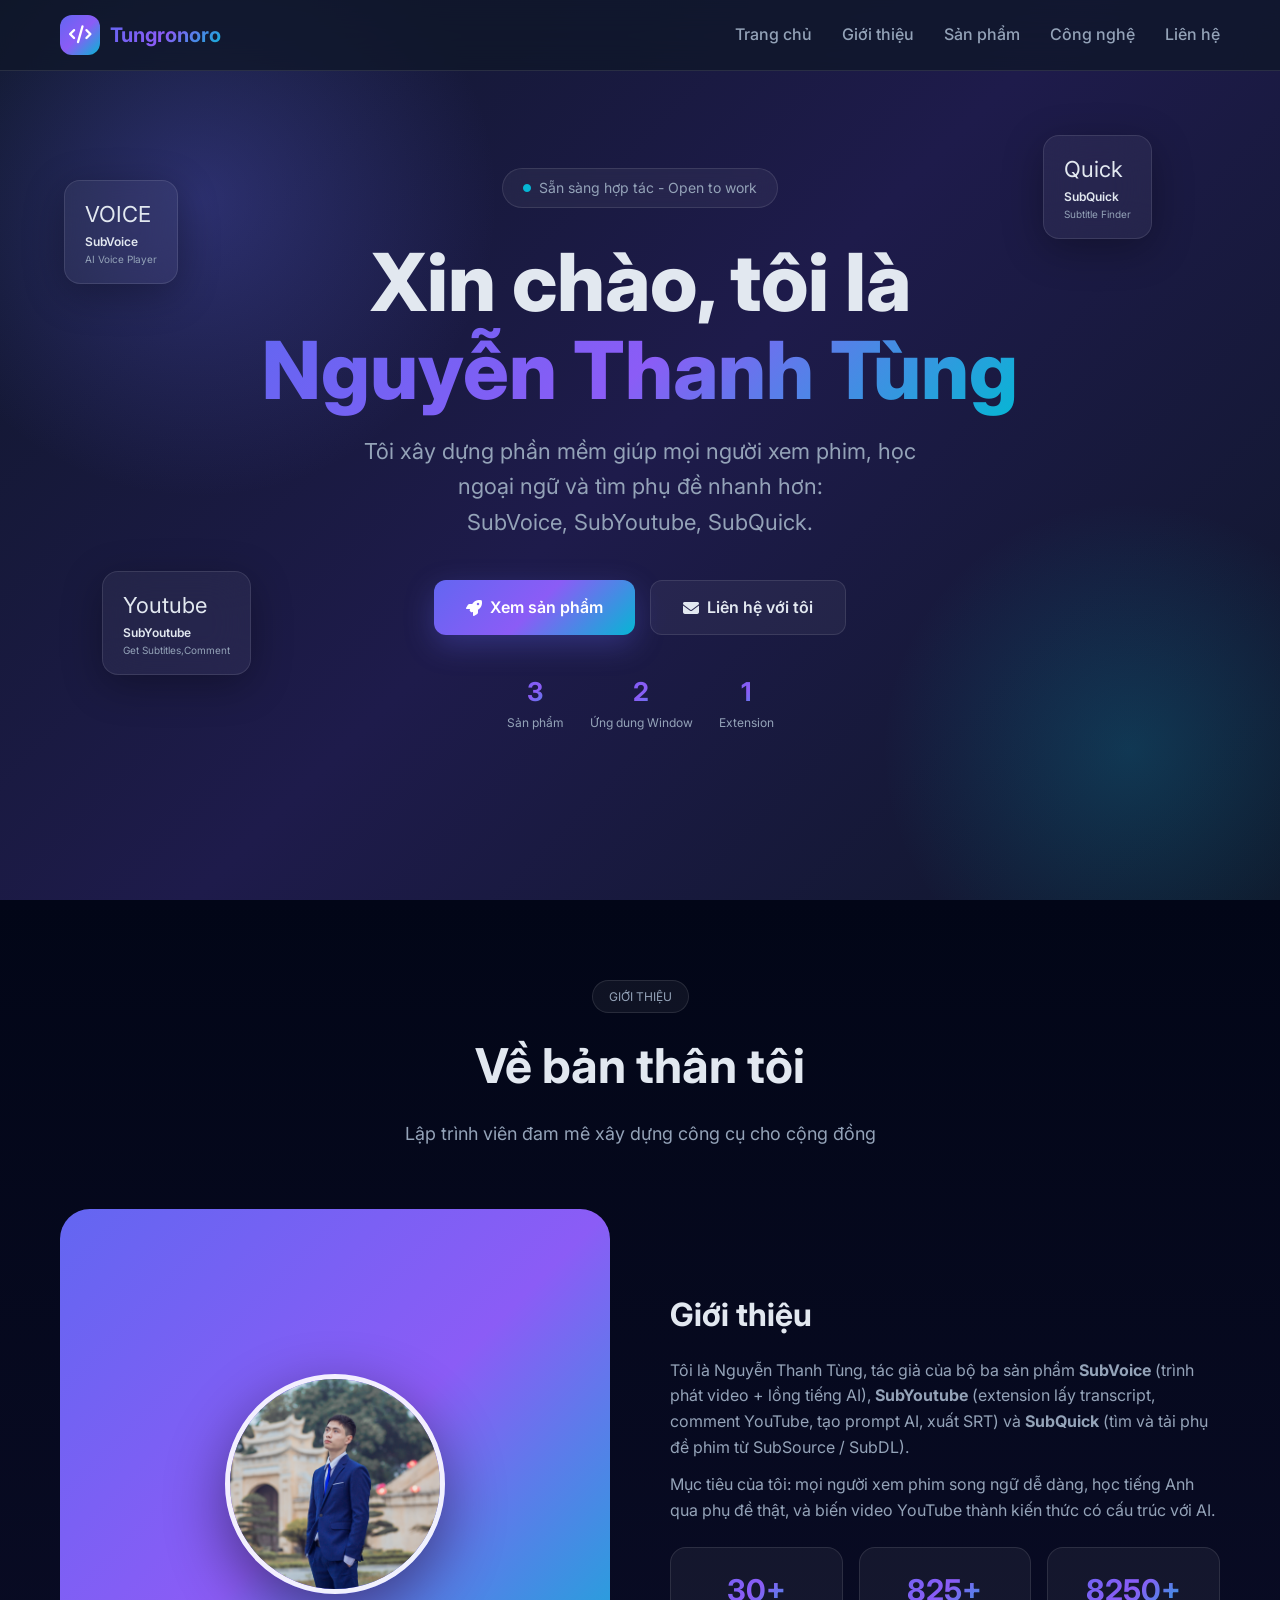
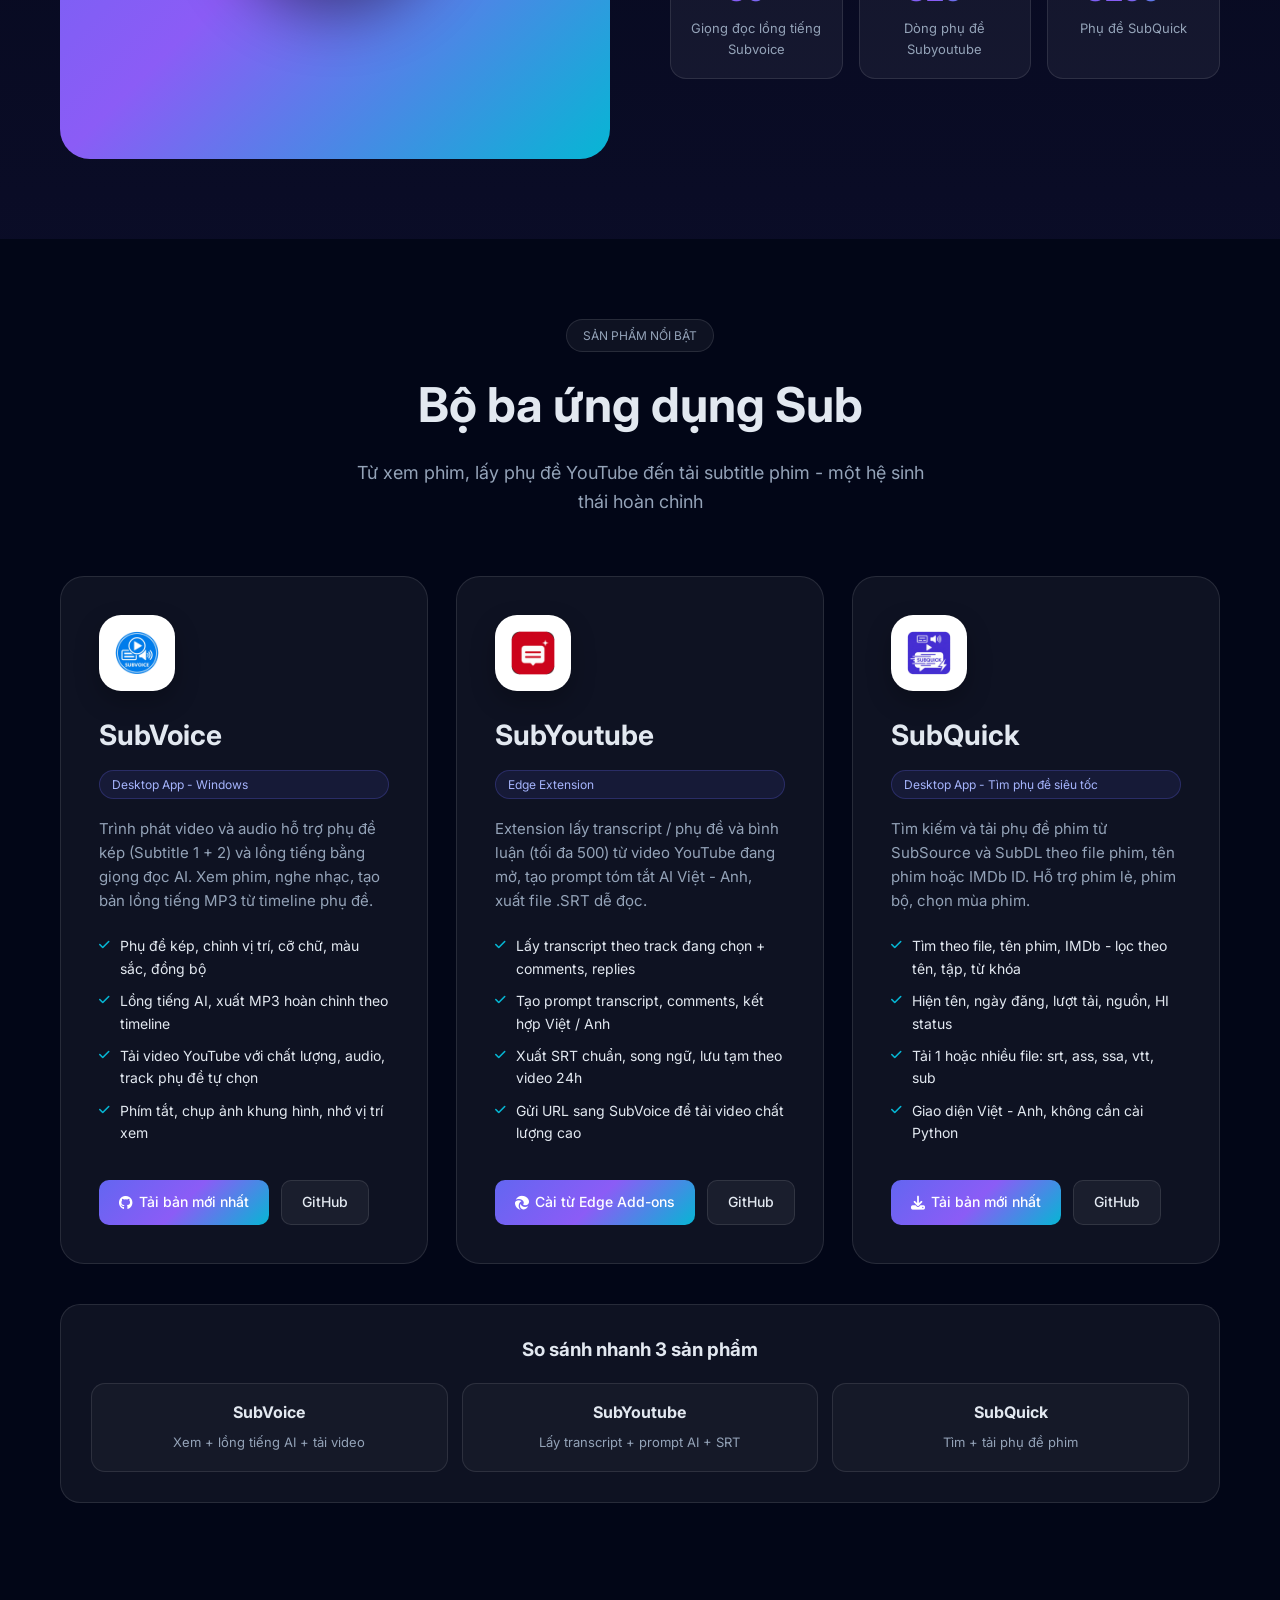
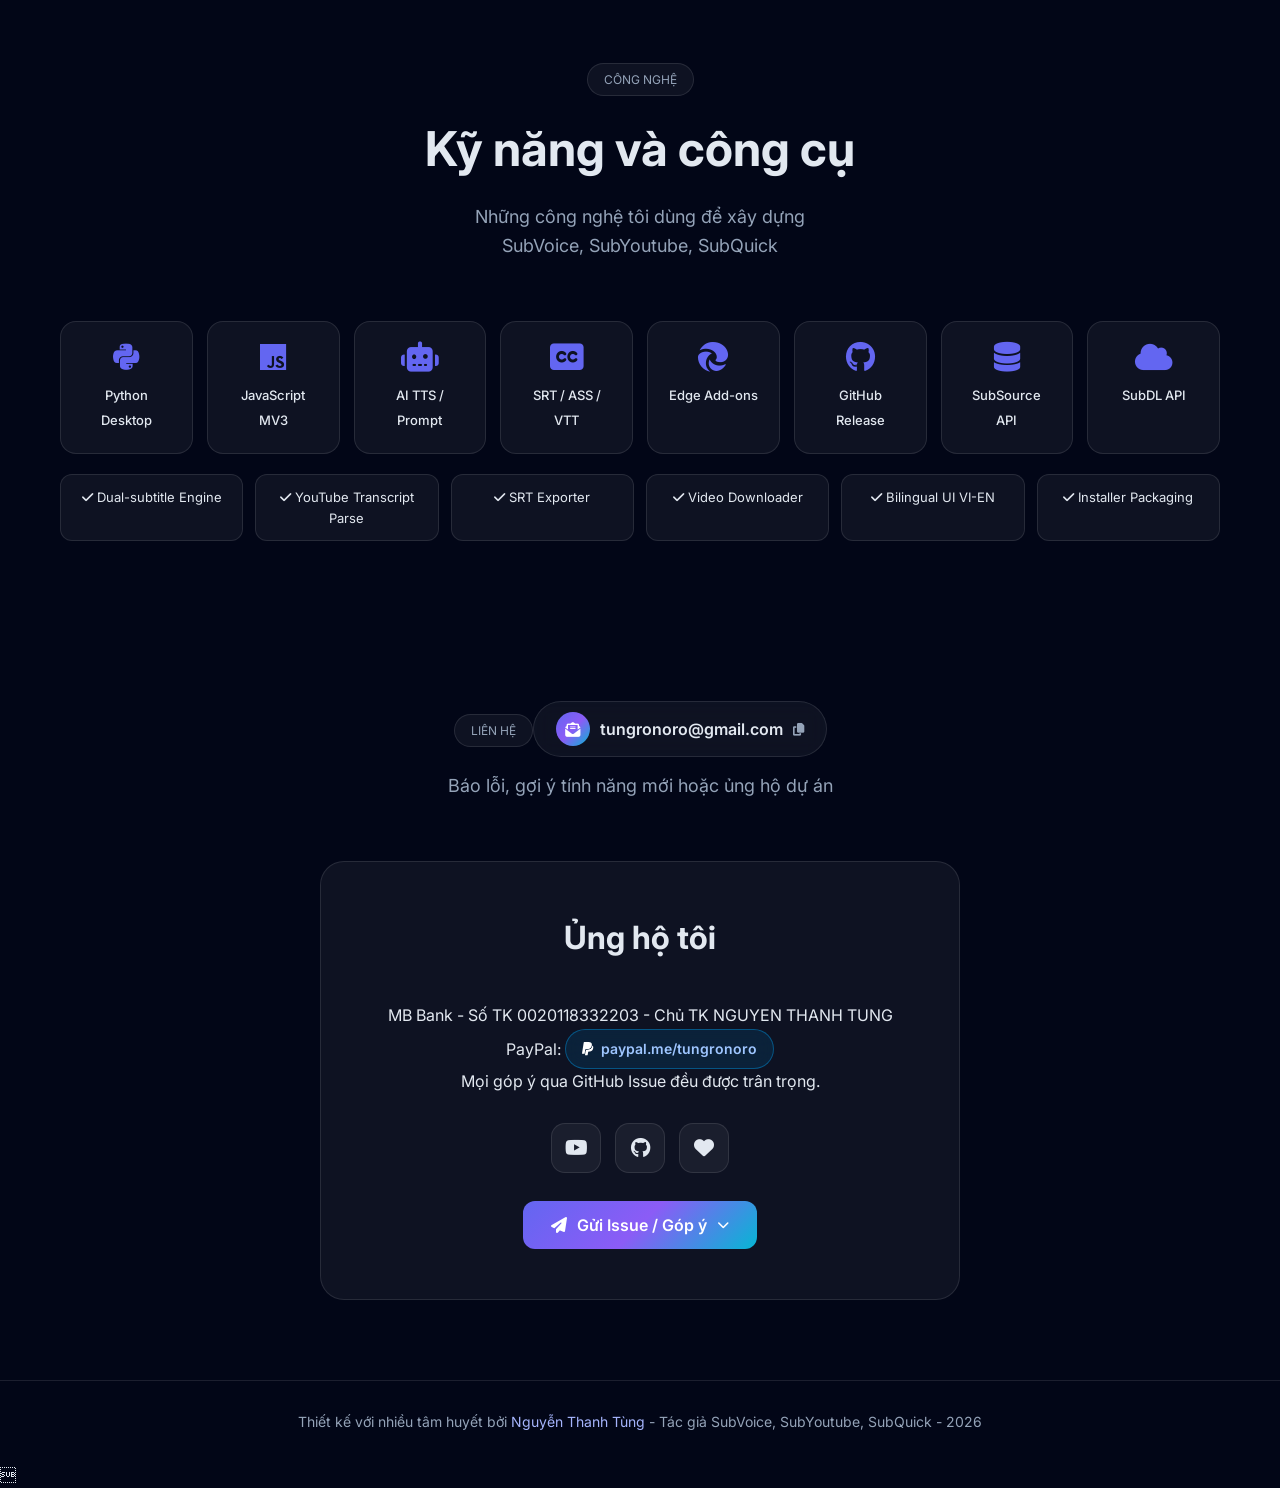
==== index.html @ c457d85a "Initial commit: Tungronoro portfolio - SubVoice, SubYoutube, SubQuick" ====
<!DOCTYPE html><html lang="vi"><head><meta charset="UTF-8"><meta name="viewport" content="width=device-width,initial-scale=1"><title>Nguyễn Thanh Tùng - Portfolio | SubVoice SubYoutube SubQuick</title><meta name="description" content="Portfolio của Nguyễn Thanh Tùng - tác giả SubVoice, SubYoutube, SubQuick"><link rel="icon" type="image/svg+xml" href="assets/favicon.svg"><link rel="stylesheet" href="styles.css"><link rel="preconnect" href="https://fonts.googleapis.com"><link href="https://fonts.googleapis.com/css2?family=Inter:wght@300;400;500;600;700;800&display=swap" rel="stylesheet"><link rel="stylesheet" href="https://cdnjs.cloudflare.com/ajax/libs/font-awesome/6.5.1/css/all.min.css"></head><body><nav class="navbar" id="navbar"><div class="container nav-container"><a href="#home" class="logo"><span class="logo-icon"><i class="fa-solid fa-code"></i></span><span class="logo-text">Tungronoro</span></a><ul class="nav-links" id="navLinks"><li><a href="#home">Trang chủ</a></li><li><a href="#about">Giới thiệu</a></li><li><a href="#projects">Sản phẩm</a></li><li><a href="#tech">Công nghệ</a></li><li><a href="#contact">Liên hệ</a></li></ul><button class="mobile-toggle" id="mt" aria-label="Menu"><span class="bar"></span><span class="bar"></span><span class="bar"></span></button></div></nav>
<header class="hero" id="home"><div class="hero-bg"></div><div class="float-c fc1"><div style="font-size:22px">VOICE</div><div class="ct">SubVoice</div><div class="cs">AI Voice Player</div></div><div class="float-c fc2"><div style="font-size:22px">Youtube</div><div class="ct">SubYoutube</div><div class="cs">Get Subtitles,Comment</div></div><div class="float-c fc3"><div style="font-size:22px">Quick</div><div class="ct">SubQuick</div><div class="cs">Subtitle Finder</div></div><div class="hero-content"><div class="hero-badge"><i class="fa-solid fa-circle" style="font-size:8px;color:#06b6d4"></i> Sẵn sàng hợp tác - Open to work</div><h1 class="hero-title">Xin chào, tôi là<br><span class="gt">Nguyễn Thanh Tùng</span></h1><p class="hero-subtitle">Tôi xây dựng phần mềm giúp mọi người xem phim, học ngoại ngữ và tìm phụ đề nhanh hơn:</br> SubVoice, SubYoutube, SubQuick.</p><div class="hero-buttons"><a href="#projects" class="btn btn-p"><i class="fa-solid fa-rocket"></i> Xem sản phẩm</a><a href="#contact" class="btn btn-s"><i class="fa-solid fa-envelope"></i> Liên hệ với tôi</a></div><div class="hero-mini"><div><b>3</b><span>Sản phẩm</span></div><div><b>2</b><span>Ứng dung Window</span></div><div><b>1</b><span>Extension</span></div></div></div></header>
<section class="about" id="about"><div class="container"><div class="section-header reveal"><span class="section-badge">GIỚI THIỆU</span><h2 class="section-title">Về bản thân tôi</h2><p class="section-subtitle">Lập trình viên đam mê xây dựng công cụ cho cộng đồng</p></div><div class="about-grid"><div class="about-image reveal"><div class="about-image-wrapper"><span class="orbit-ring"></span><span class="orbit-ring"></span><div class="about-avatar"><img src="assets/avatar.jpg" alt="Nguyễn Thanh Tùng"></div></div></div><div class="about-content reveal"><h2>Giới thiệu</h2><p>Tôi là Nguyễn Thanh Tùng, tác giả của bộ ba sản phẩm <b>SubVoice</b> (trình phát video + lồng tiếng AI), <b>SubYoutube</b> (extension lấy transcript, comment YouTube, tạo prompt AI, xuất SRT) và <b>SubQuick</b> (tìm và tải phụ đề phim từ SubSource / SubDL).</p><p>Mục tiêu của tôi: mọi người xem phim song ngữ dễ dàng, học tiếng Anh qua phụ đề thật, và biến video YouTube thành kiến thức có cấu trúc với AI.</p><div class="about-stats"><div class="stat-card"><div class="stat-number" data-count="30">0</div><div class="stat-label">Giọng đọc lồng tiếng Subvoice</div></div><div class="stat-card"><div class="stat-number" data-count="1000">0</div><div class="stat-label">Dòng phụ đề Subyoutube</div></div><div class="stat-card"><div class="stat-number" data-count="10000">0</div><div class="stat-label">Phụ đề SubQuick </div></div></div></div></div></div></section>
<section class="projects" id="projects"><div class="container"><div class="section-header reveal"><span class="section-badge">SẢN PHẨM NỔI BẬT</span><h2 class="section-title">Bộ ba ứng dụng Sub</h2><p class="section-subtitle">Từ xem phim, lấy phụ đề YouTube đến tải subtitle phim - một hệ sinh thái hoàn chỉnh</p></div><div class="projects-grid"><article class="project-card reveal"><div class="project-icon has-logo"><img src="assets/icons/subvoice-512.png" alt="SubVoice"></div><h3>SubVoice</h3><span class="project-tag">Desktop App - Windows</span><p class="project-description">Trình phát video và audio hỗ trợ phụ đề kép (Subtitle 1 + 2) và lồng tiếng bằng giọng đọc AI. Xem phim, nghe nhạc, tạo bản lồng tiếng MP3 từ timeline phụ đề.</p><ul class="project-features"><li><i class="fa-solid fa-check"></i> Phụ đề kép, chỉnh vị trí, cỡ chữ, màu sắc, đồng bộ</li><li><i class="fa-solid fa-check"></i> Lồng tiếng AI, xuất MP3 hoàn chỉnh theo timeline</li><li><i class="fa-solid fa-check"></i> Tải video YouTube với chất lượng, audio, track phụ đề tự chọn</li><li><i class="fa-solid fa-check"></i> Phím tắt, chụp ảnh khung hình, nhớ vị trí xem</li></ul><div class="project-links"><a class="project-link primary" href="https://github.com/Tungronoro/SubVoice/releases" target="_blank" rel="noopener"><i class="fa-brands fa-github"></i> Tải bản mới nhất</a><a class="project-link secondary" href="https://github.com/Tungronoro/SubVoice" target="_blank" rel="noopener">GitHub</a></div></article>
<article class="project-card reveal"><div class="project-icon has-logo"><img src="assets/icons/subyoutube-512.png" alt="SubYoutube"></div><h3>SubYoutube</h3><span class="project-tag">Edge Extension</span><p class="project-description">Extension lấy transcript / phụ đề và bình luận (tối đa 500) từ video YouTube đang mở, tạo prompt tóm tắt AI Việt - Anh, xuất file .SRT dễ đọc.</p><ul class="project-features"><li><i class="fa-solid fa-check"></i> Lấy transcript theo track đang chọn + comments, replies</li><li><i class="fa-solid fa-check"></i> Tạo prompt transcript, comments, kết hợp Việt / Anh</li><li><i class="fa-solid fa-check"></i> Xuất SRT chuẩn, song ngữ, lưu tạm theo video 24h</li><li><i class="fa-solid fa-check"></i> Gửi URL sang SubVoice để tải video chất lượng cao</li></ul><div class="project-links"><a class="project-link primary" href="https://microsoftedge.microsoft.com/addons/detail/subyoutube/gikmngbafagnnfognkcdjnhnljahbakc" target="_blank" rel="noopener"><i class="fa-brands fa-edge"></i> Cài từ Edge Add-ons</a><a class="project-link secondary" href="https://github.com/Tungronoro/SubYoutube" target="_blank" rel="noopener">GitHub</a></div></article>
<article class="project-card reveal"><div class="project-icon has-logo"><img src="assets/icons/subquick-512.png" alt="SubQuick"></div><h3>SubQuick</h3><span class="project-tag">Desktop App - Tìm phụ đề siêu tốc</span><p class="project-description">Tìm kiếm và tải phụ đề phim từ SubSource và SubDL theo file phim, tên phim hoặc IMDb ID. Hỗ trợ phim lẻ, phim bộ, chọn mùa phim.</p><ul class="project-features"><li><i class="fa-solid fa-check"></i> Tìm theo file, tên phim, IMDb - lọc theo tên, tập, từ khóa</li><li><i class="fa-solid fa-check"></i> Hiện tên, ngày đăng, lượt tải, nguồn, HI status</li><li><i class="fa-solid fa-check"></i> Tải 1 hoặc nhiều file: srt, ass, ssa, vtt, sub</li><li><i class="fa-solid fa-check"></i> Giao diện Việt - Anh, không cần cài Python</li></ul><div class="project-links"><a class="project-link primary" href="#contact"><i class="fa-solid fa-download"></i> Tải bản mới nhất</a><a class="project-link secondary" href="#contact">GitHub</a></div></article></div><div class="compare reveal"><h3>So sánh nhanh 3 sản phẩm</h3><div class="compare-grid"><div class="cmp"><b>SubVoice</b><span>Xem + lồng tiếng AI + tải video</span></div><div class="cmp"><b>SubYoutube</b><span>Lấy transcript + prompt AI + SRT</span></div><div class="cmp"><b>SubQuick</b><span>Tìm + tải phụ đề phim</span></div></div></div></div></section>
<section class="tech-stack" id="tech"><div class="container"><div class="section-header reveal"><span class="section-badge">CÔNG NGHỆ</span><h2 class="section-title">Kỹ năng và công cụ</h2><p class="section-subtitle">Những công nghệ tôi dùng để xây dựng </br> SubVoice, SubYoutube, SubQuick</p></div><div class="tech-grid reveal"><div class="tech-item"><i class="fa-brands fa-python"></i><span>Python Desktop</span></div><div class="tech-item"><i class="fa-brands fa-js"></i><span>JavaScript MV3</span></div><div class="tech-item"><i class="fa-solid fa-robot"></i><span>AI TTS / Prompt</span></div><div class="tech-item"><i class="fa-solid fa-closed-captioning"></i><span>SRT / ASS / VTT</span></div><div class="tech-item"><i class="fa-brands fa-edge"></i><span>Edge Add-ons</span></div><div class="tech-item"><i class="fa-brands fa-github"></i><span>GitHub Release</span></div><div class="tech-item"><i class="fa-solid fa-database"></i><span>SubSource API</span></div><div class="tech-item"><i class="fa-solid fa-cloud"></i><span>SubDL API</span></div></div><div class="skills-grid reveal" style="margin-top:20px"><div class="skill-tag"><i class="fa-solid fa-check"></i> Dual-subtitle Engine</div><div class="skill-tag"><i class="fa-solid fa-check"></i> YouTube Transcript Parse</div><div class="skill-tag"><i class="fa-solid fa-check"></i> SRT Exporter</div><div class="skill-tag"><i class="fa-solid fa-check"></i> Video Downloader</div><div class="skill-tag"><i class="fa-solid fa-check"></i> Bilingual UI VI-EN</div><div class="skill-tag"><i class="fa-solid fa-check"></i> Installer Packaging</div></div></div></section>
<section class="contact" id="contact"><div class="container"><div class="section-header reveal"><span class="section-badge">LIÊN HỆ</span><button class="email-copy" id="emailCopy" type="button"><span class="email-ico"><i class="fa-solid fa-envelope-open-text"></i></span><span class="email-addr">tungronoro@gmail.com</span><span class="email-copyico"><i class="fa-solid fa-copy"></i></span></button><p class="section-subtitle">Báo lỗi, gợi ý tính năng mới hoặc ủng hộ dự án</p></div><div class="contact-content reveal"><h2>Ủng hộ tôi</h2><br>MB Bank - Số TK 0020118332203 - Chủ TK NGUYEN THANH TUNG </br> PayPal: <a class="paypal-btn" href="https://paypal.me/tungronoro" target="_blank" rel="noopener"><i class="fa-brands fa-paypal"></i> paypal.me/tungronoro</a></br> Mọi góp ý qua GitHub Issue đều được trân trọng.</p><div class="social-links"><a class="social-link" href="https://www.youtube.com/c/TấtTầnTậtPhim" target="_blank" rel="noopener" title="YouTube - TấtTầnTậtPhim"><i class="fa-brands fa-youtube"></i></a><a class="social-link" href="https://github.com/Tungronoro" target="_blank" rel="noopener" title="GitHub"><i class="fa-brands fa-github"></i></a><a class="social-link" href="donate.html" title="Donate"><i class="fa-solid fa-heart"></i></a></div><div class="issue-wrap"><button class="contact-email" id="issueBtn" type="button" aria-haspopup="true" aria-expanded="false"><i class="fa-solid fa-paper-plane"></i> Gửi Issue / Góp ý <i class="fa-solid fa-chevron-down" style="font-size:12px"></i></button><div class="issue-menu" id="issueMenu"><a href="https://github.com/Tungronoro/SubVoice/issues" target="_blank" rel="noopener"><img src="assets/icons/subvoice-512.png" alt="SubVoice"><span><b>SubVoice</b><small>Báo lỗi / góp ý trình phát + lồng tiếng AI</small></span><i class="fa-solid fa-arrow-up-right-from-square"></i></a><a href="https://github.com/Tungronoro/SubYoutube/issues" target="_blank" rel="noopener"><img src="assets/icons/subyoutube-512.png" alt="SubYoutube"><span><b>SubYoutube</b><small>Báo lỗi / góp ý extension YouTube</small></span><i class="fa-solid fa-arrow-up-right-from-square"></i></a><a href="https://github.com/Tungronoro/SubQuick/issues" target="_blank" rel="noopener"><img src="assets/icons/subquick-512.png" alt="SubQuick"><span><b>SubQuick</b><small>Báo lỗi / góp ý tìm phụ đề phim</small></span><i class="fa-solid fa-arrow-up-right-from-square"></i></a></div></div></div></div></section><footer class="footer"><div class="container"><p>Thiết kế với nhiều tâm huyết bởi <a href="#home">Nguyễn Thanh Tùng</a> - Tác giả SubVoice, SubYoutube, SubQuick - 2026</p></div></footer><button class="to-top" id="toTop" aria-label="Lên đầu trang"><i class="fa-solid fa-arrow-up"></i></button><script src="script.js"></script></body></html>

---- styles.css ----
/* Portfolio Styles - Part 1 */
*{margin:0;padding:0;box-sizing:border-box}
:root{--p:#6366f1;--s:#8b5cf6;--a:#06b6d4;--dark:#0f172a;--darker:#020617;--glass:rgba(255,255,255,.05);--gb:rgba(255,255,255,.1);--t:#e2e8f0;--m:#94a3b8;--g1:linear-gradient(135deg,#6366f1,#8b5cf6 50%,#06b6d4);--g2:linear-gradient(135deg,#ec4899,#f43f5e);--g3:linear-gradient(135deg,#10b981,#34d399)}
body{font-family:'Inter',system-ui,sans-serif;background:#020617;color:#e2e8f0;line-height:1.6;overflow-x:hidden}
::-webkit-scrollbar{width:8px}::-webkit-scrollbar-track{background:#020617}::-webkit-scrollbar-thumb{background:#6366f1;border-radius:4px}
.container{max-width:1200px;margin:0 auto;padding:0 20px}
.navbar{position:fixed;top:0;left:0;right:0;z-index:1000;padding:15px 0;transition:.3s;backdrop-filter:blur(20px);background:rgba(15,23,42,.8);border-bottom:1px solid var(--gb)}
.navbar.scrolled{padding:10px 0;background:rgba(15,23,42,.95);box-shadow:0 10px 40px rgba(0,0,0,.3)}
.nav-container{display:flex;justify-content:space-between;align-items:center}
.logo{display:flex;align-items:center;gap:10px;text-decoration:none;color:var(--t)}
.logo-icon{width:40px;height:40px;background:var(--g1);border-radius:12px;display:flex;align-items:center;justify-content:center;font-size:18px;color:#fff;animation:glow 2s infinite}
@keyframes glow{0%,100%{box-shadow:0 0 20px rgba(99,102,241,.3)}50%{box-shadow:0 0 30px rgba(99,102,241,.5)}}
.logo-text{font-size:20px;font-weight:700;background:var(--g1);-webkit-background-clip:text;-webkit-text-fill-color:transparent}
.nav-links{display:flex;gap:30px;list-style:none}
.nav-links a{color:var(--m);text-decoration:none;font-weight:500;transition:.3s;position:relative;padding:5px 0}
.nav-links a::after{content:'';position:absolute;bottom:0;left:0;width:0;height:2px;background:var(--g1);transition:.3s;border-radius:2px}
.nav-links a:hover{color:var(--t)}.nav-links a:hover::after{width:100%}
.mobile-toggle{display:none;flex-direction:column;gap:5px;background:none;border:none;cursor:pointer;padding:5px}
.mobile-toggle .bar{width:25px;height:3px;background:var(--t);border-radius:2px;transition:.3s}
.hero{min-height:100vh;display:flex;align-items:center;justify-content:center;position:relative;background:linear-gradient(135deg,#0f172a,#1e1b4b 50%,#0f172a);overflow:hidden}
.hero-bg{position:absolute;inset:0}
.hero-bg::before{content:'';position:absolute;width:600px;height:600px;background:radial-gradient(circle,rgba(99,102,241,.3),transparent 70%);top:-100px;left:-100px;animation:fb 20s infinite}
.hero-bg::after{content:'';position:absolute;width:500px;height:500px;background:radial-gradient(circle,rgba(6,182,212,.2),transparent 70%);bottom:-100px;right:-100px;animation:fb 25s infinite reverse}
@keyframes fb{0%,100%{transform:translate(0,0) scale(1)}33%{transform:translate(30px,-30px) scale(1.1)}66%{transform:translate(-20px,20px) scale(.9)}}
.hero-content{text-align:center;z-index:1;padding:0 20px}
.hero-badge{display:inline-flex;align-items:center;gap:8px;padding:8px 20px;background:var(--glass);border:1px solid var(--gb);border-radius:50px;font-size:14px;color:var(--m);margin-bottom:30px;backdrop-filter:blur(10px);animation:up .8s forwards}
.hero-title{font-size:clamp(40px,8vw,80px);font-weight:800;line-height:1.1;margin-bottom:20px;animation:up .8s .2s forwards;opacity:0}
.hero-title .gt{background:var(--g1);-webkit-background-clip:text;-webkit-text-fill-color:transparent}
.hero-subtitle{font-size:clamp(16px,2.5vw,22px);color:var(--m);max-width:600px;margin:0 auto 40px;animation:up .8s .4s forwards;opacity:0}
.hero-buttons{display:flex;gap:15px;justify-content:center;flex-wrap:wrap;animation:up .8s .6s forwards;opacity:0}
.btn{padding:14px 32px;border-radius:12px;font-size:16px;font-weight:600;text-decoration:none;transition:.3s;cursor:pointer;border:none;display:inline-flex;align-items:center;gap:8px}
.btn-p{background:var(--g1);color:#fff;box-shadow:0 10px 30px rgba(99,102,241,.3)}
.btn-p:hover{transform:translateY(-3px);box-shadow:0 15px 40px rgba(99,102,241,.4)}
.btn-s{background:var(--glass);color:var(--t);border:1px solid var(--gb);backdrop-filter:blur(10px)}
.btn-s:hover{background:rgba(255,255,255,.1);transform:translateY(-3px)}
@keyframes up{from{opacity:0;transform:translateY(30px)}to{opacity:1;transform:translateY(0)}}
.float-c{position:absolute;background:var(--glass);border:1px solid var(--gb);border-radius:16px;padding:16px 20px;backdrop-filter:blur(20px);box-shadow:0 10px 40px rgba(0,0,0,.3);animation:fl 6s ease-in-out infinite;z-index:2}
.fc1{top:20%;left:5%}.fc2{bottom:25%;left:8%;animation-delay:2s}.fc3{top:15%;right:10%;animation-delay:4s}
@keyframes fl{0%,100%{transform:translateY(0)}50%{transform:translateY(-15px)}}
section{padding:80px 0}.section-header{text-align:center;margin-bottom:60px}.section-badge{display:inline-block;padding:6px 16px;background:var(--glass);border:1px solid var(--gb);border-radius:50px;font-size:12px;color:var(--m);margin-bottom:15px}.section-title{font-size:clamp(32px,5vw,48px);font-weight:700;margin-bottom:15px}.section-subtitle{font-size:18px;color:var(--m);max-width:600px;margin:0 auto}.about{background:linear-gradient(180deg,#020617,rgba(30,27,75,.3))}.about-grid{display:grid;grid-template-columns:1fr 1fr;gap:60px;align-items:center}.about-image-wrapper{width:100%;aspect-ratio:1;background:var(--g1);border-radius:30px;position:relative;overflow:hidden;display:flex;align-items:center;justify-content:center}.about-avatar{width:220px;height:220px;border-radius:50%;overflow:hidden;z-index:1;border:5px solid rgba(255,255,255,.9);box-shadow:0 20px 60px rgba(0,0,0,.45)}.about-avatar img{width:100%;height:100%;object-fit:cover;object-position:72% 20%;display:block;transform:scale(1.02)}.orbit-ring{position:absolute;width:180px;height:180px;border:2px dashed rgba(255,255,255,.2);border-radius:50%;animation:sp 20s linear infinite}.about-content h2{font-size:32px;margin-bottom:18px}.about-content p{color:var(--m);margin-bottom:12px}.about-stats{display:grid;grid-template-columns:repeat(3,1fr);gap:16px;margin-top:24px}.stat-card{background:var(--glass);border:1px solid var(--gb);border-radius:16px;padding:18px;text-align:center;transition:.3s}.stat-card:hover{transform:translateY(-5px)}.stat-number{font-size:30px;font-weight:700;background:var(--g1);-webkit-background-clip:text;-webkit-text-fill-color:transparent}.stat-label{font-size:13px;color:var(--m);margin-top:4px}
.projects-grid{display:grid;grid-template-columns:repeat(auto-fit,minmax(330px,1fr));gap:28px;align-items:stretch}.project-card{background:var(--glass);border:1px solid var(--gb);border-radius:24px;padding:38px;position:relative;overflow:hidden;transition:.4s;display:flex;flex-direction:column}.project-card::before{content:'';position:absolute;top:0;left:0;right:0;height:4px;background:var(--g1);transform:scaleX(0);transition:.4s;transform-origin:left}.project-card:hover::before{transform:scaleX(1)}.project-card:hover{transform:translateY(-10px);background:rgba(255,255,255,.08);box-shadow:0 30px 60px rgba(0,0,0,.3)}.project-icon{width:76px;height:76px;border-radius:22px;display:flex;align-items:center;justify-content:center;font-size:28px;margin-bottom:22px;color:#fff;background:var(--g1);overflow:hidden;flex-shrink:0;box-shadow:0 10px 25px rgba(0,0,0,.25)}.project-icon.has-logo{background:#fff;padding:10px}.project-icon.has-logo img{width:100%;height:100%;object-fit:contain;display:block;border-radius:0}.project-card h3{font-size:28px;margin-bottom:12px}.project-tag{display:inline-block;padding:4px 12px;background:rgba(99,102,241,.1);border:1px solid rgba(99,102,241,.25);border-radius:50px;font-size:12px;color:#a5b4fc;margin-bottom:18px}.project-description{color:var(--m);font-size:15px;margin-bottom:22px}.project-features{list-style:none;margin-bottom:28px;display:flex;flex-direction:column;gap:10px}.project-features li{display:flex;gap:10px;font-size:14px;align-items:flex-start}.project-features i{color:#06b6d4;font-size:12px;margin-top:4px}.project-links{display:flex;gap:12px;flex-wrap:nowrap;margin-top:auto;padding-top:8px}.project-link{padding:10px 20px;border-radius:10px;font-size:14px;font-weight:500;text-decoration:none;transition:.3s;display:inline-flex;align-items:center;gap:6px;white-space:nowrap}.project-link.primary{background:var(--g1);color:#fff}.project-link.primary:hover{transform:translateY(-2px);box-shadow:0 10px 25px rgba(99,102,241,.4)}.project-link.secondary{background:var(--glass);color:var(--t);border:1px solid var(--gb)}.compare{margin-top:40px;background:var(--glass);border:1px solid var(--gb);border-radius:20px;padding:30px}.compare h3{margin-bottom:18px;text-align:center}.compare-grid{display:grid;grid-template-columns:repeat(3,1fr);gap:14px}.cmp{background:rgba(255,255,255,.03);border:1px solid var(--gb);border-radius:14px;padding:16px;text-align:center}.cmp b{display:block;margin-bottom:4px}.cmp span{font-size:13px;color:var(--m)}
.tech-grid{display:grid;grid-template-columns:repeat(auto-fit,minmax(130px,1fr));gap:14px}.tech-item{background:var(--glass);border:1px solid var(--gb);border-radius:16px;padding:20px;text-align:center;transition:.3s}.tech-item:hover{transform:translateY(-5px);border-color:#6366f1}.tech-item i{font-size:30px;color:#6366f1;margin-bottom:10px;display:block}.tech-item span{font-size:13px;font-weight:500}.skills-grid{display:grid;grid-template-columns:repeat(auto-fit,minmax(160px,1fr));gap:12px}.skill-tag{padding:12px 16px;background:var(--glass);border:1px solid var(--gb);border-radius:12px;font-size:13px;text-align:center;transition:.3s}.skill-tag:hover{transform:translateY(-3px);border-color:#6366f1}.email-copy{display:inline-flex;align-items:center;gap:10px;padding:10px 22px;background:var(--glass);border:1px solid var(--gb);border-radius:50px;backdrop-filter:blur(10px);cursor:pointer;font-size:16px;font-weight:600;color:var(--t);font-family:inherit;transition:.3s;margin-bottom:15px}.email-copy .email-ico{width:34px;height:34px;border-radius:50%;background:var(--g1);color:#fff;display:flex;align-items:center;justify-content:center;font-size:15px;flex-shrink:0}.email-copy .email-addr{color:var(--t)}.email-copy .email-copyico{color:var(--m);font-size:13px}.email-copy:hover{transform:translateY(-2px);border-color:var(--p);box-shadow:0 10px 25px rgba(99,102,241,.25)}.email-copy.copied{background:rgba(16,185,129,.15);border-color:#10b981}.email-copy.copied .email-copyico{color:#10b981}.paypal-btn{display:inline-flex;align-items:center;gap:8px;padding:8px 16px;background:rgba(1,121,186,.16);border:1px solid rgba(0,136,204,.5);border-radius:50px;backdrop-filter:blur(10px);cursor:pointer;font-size:14px;font-weight:600;color:#9ec6ff;text-decoration:none;transition:.3s}.paypal-btn i{font-size:15px;color:#fff}.paypal-btn:hover{transform:translateY(-2px);background:rgba(0,136,204,.35);color:#fff;box-shadow:0 8px 20px rgba(0,136,204,.35)}.contact-content{max-width:640px;margin:0 auto;text-align:center;background:var(--glass);border:1px solid var(--gb);border-radius:24px;padding:50px}.contact-content h2{font-size:32px;margin-bottom:14px}.contact-content p{color:var(--m);margin-bottom:28px}.social-links{display:flex;gap:14px;justify-content:center;margin-bottom:28px}.social-link{width:50px;height:50px;border-radius:14px;background:var(--glass);border:1px solid var(--gb);display:flex;align-items:center;justify-content:center;color:var(--t);font-size:20px;text-decoration:none;transition:.3s}.social-link:hover{background:#6366f1;color:#fff;transform:translateY(-3px)}.contact-email{display:inline-flex;align-items:center;gap:10px;padding:14px 28px;background:var(--g1);color:#fff;border-radius:12px;font-weight:600;text-decoration:none;transition:.3s;border:none;font-size:16px;font-family:inherit;cursor:pointer}.contact-email:hover{transform:translateY(-3px)}.issue-wrap{position:relative;display:inline-block}.issue-menu{position:absolute;left:50%;bottom:calc(100% + 12px);transform:translate(-50%,8px);min-width:320px;background:rgba(15,23,42,.97);border:1px solid var(--gb);border-radius:16px;padding:8px;box-shadow:0 20px 50px rgba(0,0,0,.5);backdrop-filter:blur(20px);opacity:0;visibility:hidden;transition:.25s;z-index:50;text-align:left}.issue-wrap.open .issue-menu{opacity:1;visibility:visible;transform:translate(-50%,0)}.issue-menu a{display:flex;align-items:center;gap:12px;padding:10px 12px;border-radius:12px;text-decoration:none;color:var(--t);transition:.2s}.issue-menu a:hover{background:rgba(99,102,241,.15)}.issue-menu img{width:40px;height:40px;border-radius:12px;background:#fff;object-fit:contain;padding:4px;flex-shrink:0}.issue-menu span{flex:1;display:flex;flex-direction:column}.issue-menu b{font-size:14px}.issue-menu small{font-size:12px;color:var(--m)}.issue-menu i{font-size:12px;color:var(--m)}.donate-box{margin-top:22px;font-size:13px;color:var(--m);background:rgba(255,255,255,.03);border:1px dashed var(--gb);border-radius:12px;padding:14px}.donate-box a{color:#a5b4fc}.footer{padding:30px 0;text-align:center;border-top:1px solid var(--gb)}.footer p{color:var(--m);font-size:14px}.footer a{color:#a5b4fc;text-decoration:none}.hero-mini{display:flex;gap:26px;justify-content:center;margin-top:36px}.hero-mini div{display:flex;flex-direction:column}.hero-mini b{font-size:26px;background:var(--g1);-webkit-background-clip:text;-webkit-text-fill-color:transparent}.hero-mini span{font-size:12px;color:var(--m)}.float-c .ct{font-size:12px;font-weight:600}.float-c .cs{font-size:10px;color:var(--m)}.reveal{opacity:0;transform:translateY(30px);transition:.6s}.reveal.active{opacity:1;transform:none}.to-top{position:fixed;bottom:24px;right:24px;width:48px;height:48px;border-radius:14px;border:1px solid var(--gb);background:var(--g1);color:#fff;font-size:18px;cursor:pointer;display:none;z-index:999;box-shadow:0 10px 30px rgba(99,102,241,.4)}.to-top.show{display:block}@keyframes sp{to{transform:rotate(360deg)}}@media(max-width:768px){.nav-links{display:none;position:fixed;top:66px;left:0;right:0;background:rgba(15,23,42,.98);flex-direction:column;padding:20px;gap:18px;border-bottom:1px solid var(--gb)}.nav-links.open{display:flex}.mobile-toggle{display:flex}.mobile-toggle.active .bar:nth-child(1){transform:rotate(45deg) translate(5px,5px)}.mobile-toggle.active .bar:nth-child(2){opacity:0}.mobile-toggle.active .bar:nth-child(3){transform:rotate(-45deg) translate(7px,-6px)}.about-grid{grid-template-columns:1fr}.float-c,.fc1,.fc2,.fc3{display:none}.compare-grid{grid-template-columns:1fr}.contact-content{padding:30px 20px}}

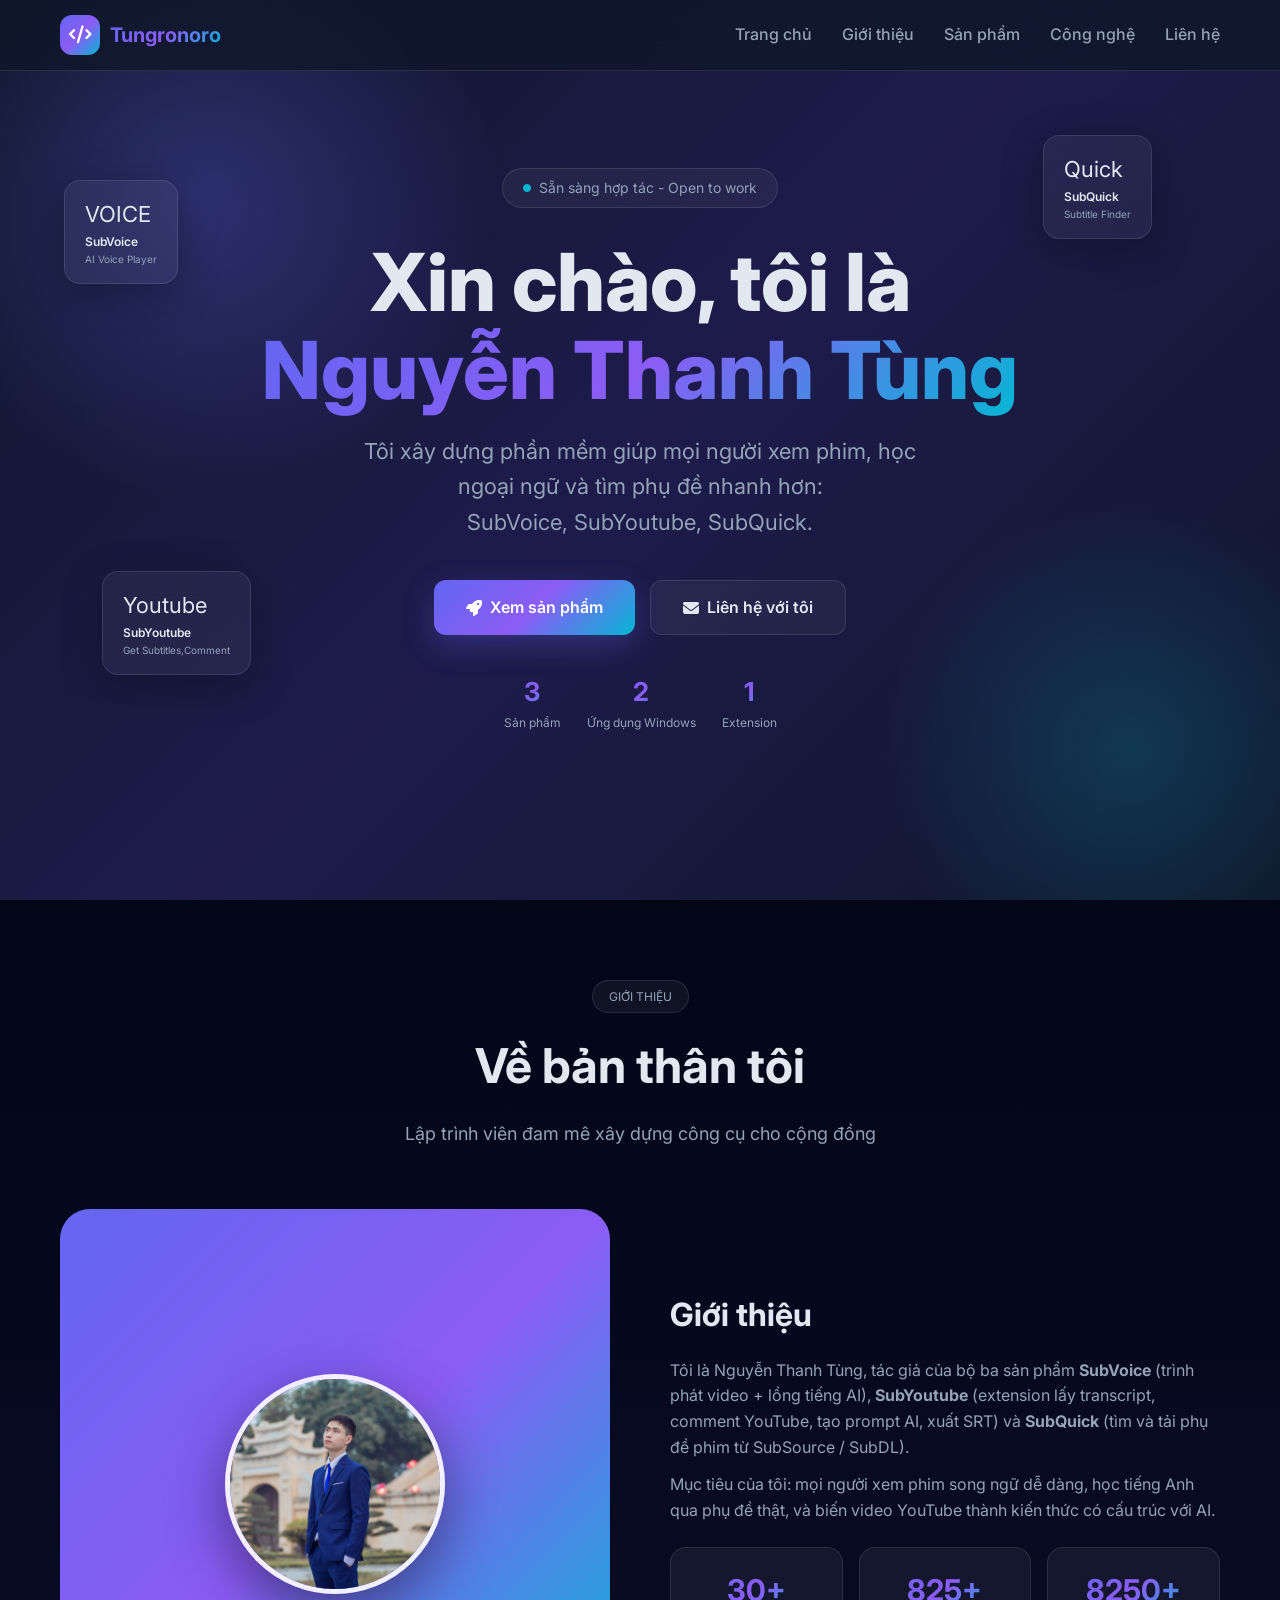
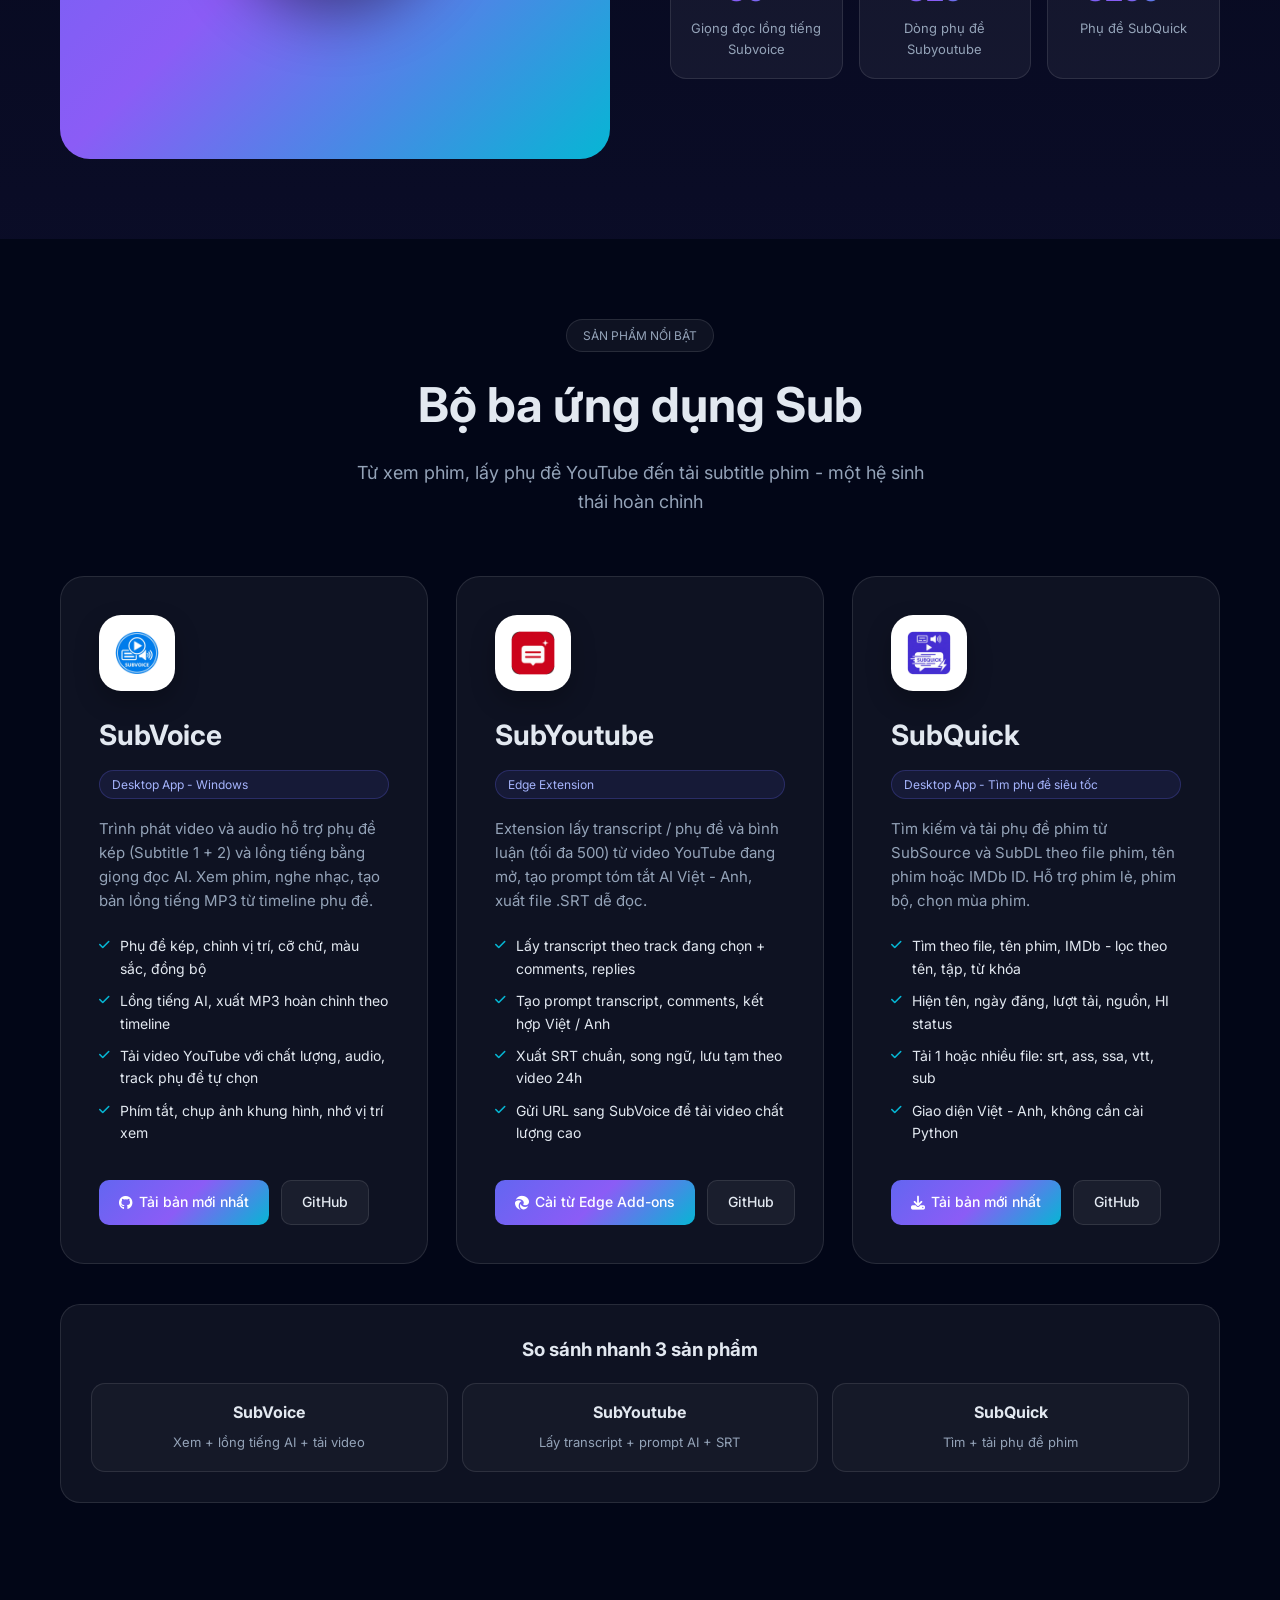
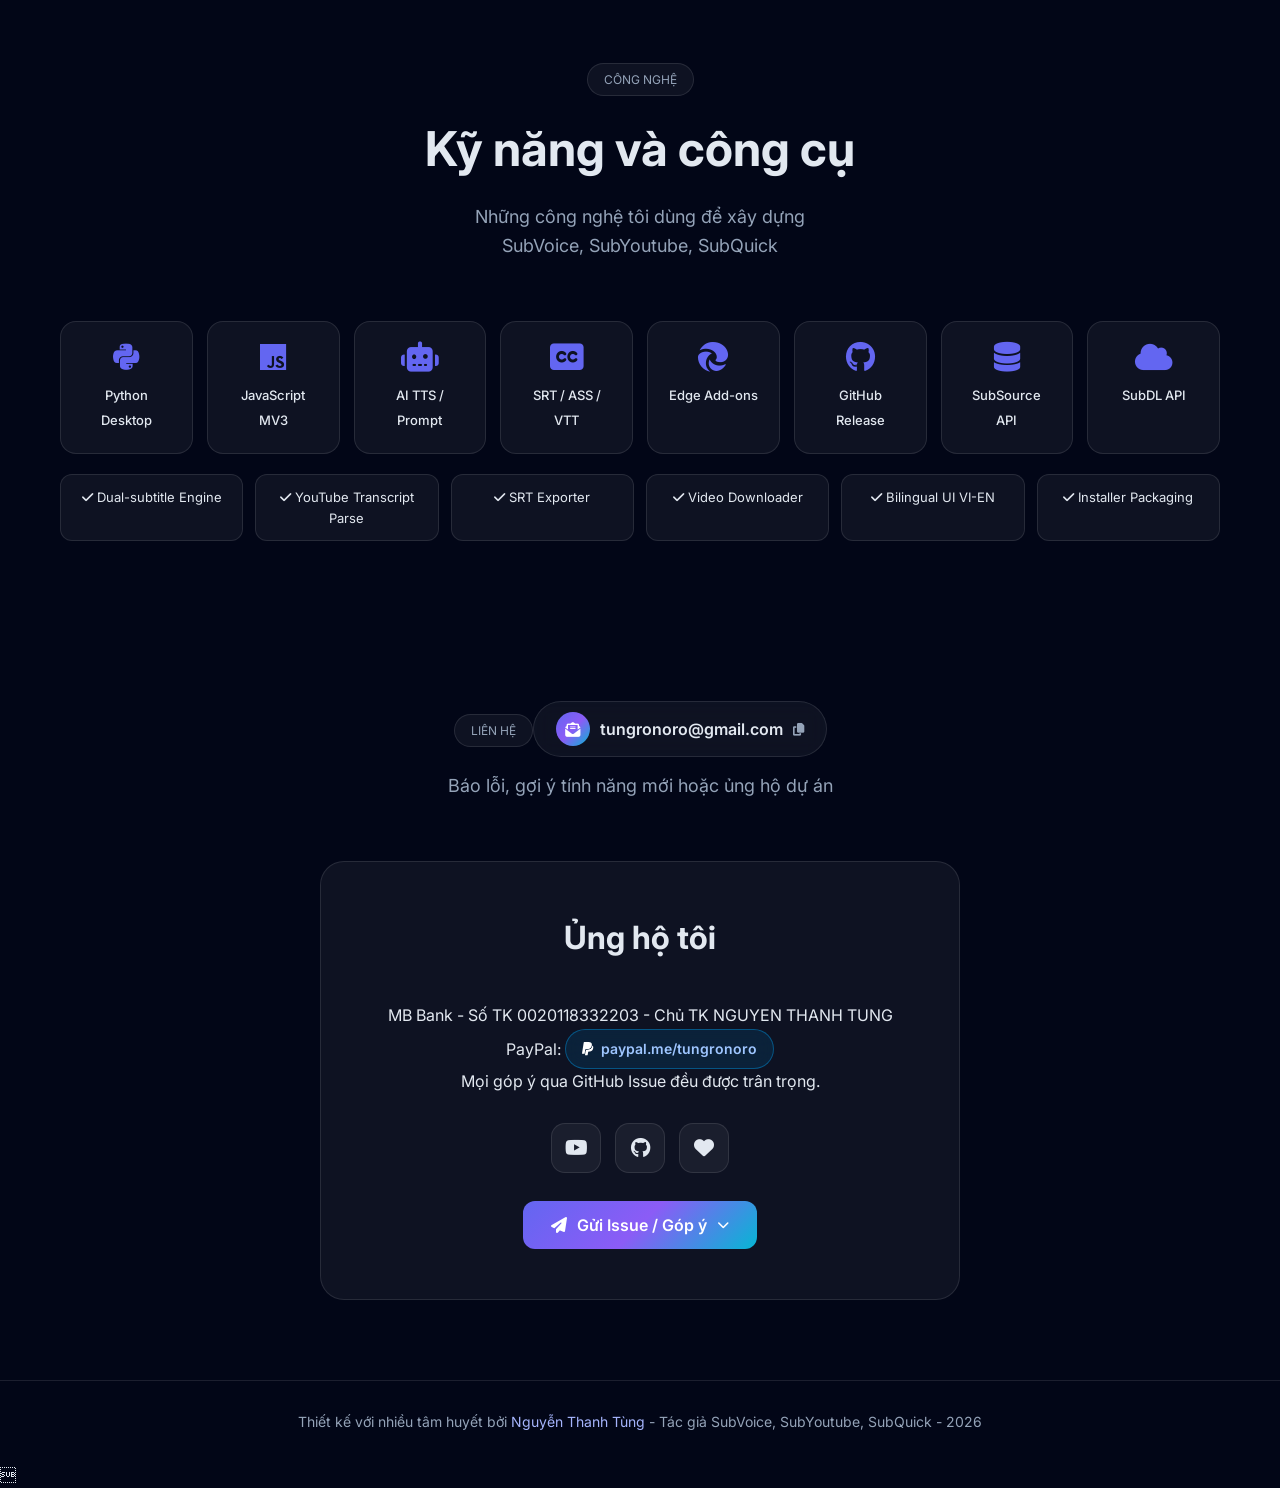
==== commit d2b5ac37: "Fix lỗi chính tả: Ứng dung Window -> Ứng dụng Windows" ====
--- a/index.html
+++ b/index.html
@@ -1,5 +1,5 @@
 <!DOCTYPE html><html lang="vi"><head><meta charset="UTF-8"><meta name="viewport" content="width=device-width,initial-scale=1"><title>Nguyễn Thanh Tùng - Portfolio | SubVoice SubYoutube SubQuick</title><meta name="description" content="Portfolio của Nguyễn Thanh Tùng - tác giả SubVoice, SubYoutube, SubQuick"><link rel="icon" type="image/svg+xml" href="assets/favicon.svg"><link rel="stylesheet" href="styles.css"><link rel="preconnect" href="https://fonts.googleapis.com"><link href="https://fonts.googleapis.com/css2?family=Inter:wght@300;400;500;600;700;800&display=swap" rel="stylesheet"><link rel="stylesheet" href="https://cdnjs.cloudflare.com/ajax/libs/font-awesome/6.5.1/css/all.min.css"></head><body><nav class="navbar" id="navbar"><div class="container nav-container"><a href="#home" class="logo"><span class="logo-icon"><i class="fa-solid fa-code"></i></span><span class="logo-text">Tungronoro</span></a><ul class="nav-links" id="navLinks"><li><a href="#home">Trang chủ</a></li><li><a href="#about">Giới thiệu</a></li><li><a href="#projects">Sản phẩm</a></li><li><a href="#tech">Công nghệ</a></li><li><a href="#contact">Liên hệ</a></li></ul><button class="mobile-toggle" id="mt" aria-label="Menu"><span class="bar"></span><span class="bar"></span><span class="bar"></span></button></div></nav>
-<header class="hero" id="home"><div class="hero-bg"></div><div class="float-c fc1"><div style="font-size:22px">VOICE</div><div class="ct">SubVoice</div><div class="cs">AI Voice Player</div></div><div class="float-c fc2"><div style="font-size:22px">Youtube</div><div class="ct">SubYoutube</div><div class="cs">Get Subtitles,Comment</div></div><div class="float-c fc3"><div style="font-size:22px">Quick</div><div class="ct">SubQuick</div><div class="cs">Subtitle Finder</div></div><div class="hero-content"><div class="hero-badge"><i class="fa-solid fa-circle" style="font-size:8px;color:#06b6d4"></i> Sẵn sàng hợp tác - Open to work</div><h1 class="hero-title">Xin chào, tôi là<br><span class="gt">Nguyễn Thanh Tùng</span></h1><p class="hero-subtitle">Tôi xây dựng phần mềm giúp mọi người xem phim, học ngoại ngữ và tìm phụ đề nhanh hơn:</br> SubVoice, SubYoutube, SubQuick.</p><div class="hero-buttons"><a href="#projects" class="btn btn-p"><i class="fa-solid fa-rocket"></i> Xem sản phẩm</a><a href="#contact" class="btn btn-s"><i class="fa-solid fa-envelope"></i> Liên hệ với tôi</a></div><div class="hero-mini"><div><b>3</b><span>Sản phẩm</span></div><div><b>2</b><span>Ứng dung Window</span></div><div><b>1</b><span>Extension</span></div></div></div></header>
+<header class="hero" id="home"><div class="hero-bg"></div><div class="float-c fc1"><div style="font-size:22px">VOICE</div><div class="ct">SubVoice</div><div class="cs">AI Voice Player</div></div><div class="float-c fc2"><div style="font-size:22px">Youtube</div><div class="ct">SubYoutube</div><div class="cs">Get Subtitles,Comment</div></div><div class="float-c fc3"><div style="font-size:22px">Quick</div><div class="ct">SubQuick</div><div class="cs">Subtitle Finder</div></div><div class="hero-content"><div class="hero-badge"><i class="fa-solid fa-circle" style="font-size:8px;color:#06b6d4"></i> Sẵn sàng hợp tác - Open to work</div><h1 class="hero-title">Xin chào, tôi là<br><span class="gt">Nguyễn Thanh Tùng</span></h1><p class="hero-subtitle">Tôi xây dựng phần mềm giúp mọi người xem phim, học ngoại ngữ và tìm phụ đề nhanh hơn:</br> SubVoice, SubYoutube, SubQuick.</p><div class="hero-buttons"><a href="#projects" class="btn btn-p"><i class="fa-solid fa-rocket"></i> Xem sản phẩm</a><a href="#contact" class="btn btn-s"><i class="fa-solid fa-envelope"></i> Liên hệ với tôi</a></div><div class="hero-mini"><div><b>3</b><span>Sản phẩm</span></div><div><b>2</b><span>Ứng dụng Windows</span></div><div><b>1</b><span>Extension</span></div></div></div></header>
 <section class="about" id="about"><div class="container"><div class="section-header reveal"><span class="section-badge">GIỚI THIỆU</span><h2 class="section-title">Về bản thân tôi</h2><p class="section-subtitle">Lập trình viên đam mê xây dựng công cụ cho cộng đồng</p></div><div class="about-grid"><div class="about-image reveal"><div class="about-image-wrapper"><span class="orbit-ring"></span><span class="orbit-ring"></span><div class="about-avatar"><img src="assets/avatar.jpg" alt="Nguyễn Thanh Tùng"></div></div></div><div class="about-content reveal"><h2>Giới thiệu</h2><p>Tôi là Nguyễn Thanh Tùng, tác giả của bộ ba sản phẩm <b>SubVoice</b> (trình phát video + lồng tiếng AI), <b>SubYoutube</b> (extension lấy transcript, comment YouTube, tạo prompt AI, xuất SRT) và <b>SubQuick</b> (tìm và tải phụ đề phim từ SubSource / SubDL).</p><p>Mục tiêu của tôi: mọi người xem phim song ngữ dễ dàng, học tiếng Anh qua phụ đề thật, và biến video YouTube thành kiến thức có cấu trúc với AI.</p><div class="about-stats"><div class="stat-card"><div class="stat-number" data-count="30">0</div><div class="stat-label">Giọng đọc lồng tiếng Subvoice</div></div><div class="stat-card"><div class="stat-number" data-count="1000">0</div><div class="stat-label">Dòng phụ đề Subyoutube</div></div><div class="stat-card"><div class="stat-number" data-count="10000">0</div><div class="stat-label">Phụ đề SubQuick </div></div></div></div></div></div></section>
 <section class="projects" id="projects"><div class="container"><div class="section-header reveal"><span class="section-badge">SẢN PHẨM NỔI BẬT</span><h2 class="section-title">Bộ ba ứng dụng Sub</h2><p class="section-subtitle">Từ xem phim, lấy phụ đề YouTube đến tải subtitle phim - một hệ sinh thái hoàn chỉnh</p></div><div class="projects-grid"><article class="project-card reveal"><div class="project-icon has-logo"><img src="assets/icons/subvoice-512.png" alt="SubVoice"></div><h3>SubVoice</h3><span class="project-tag">Desktop App - Windows</span><p class="project-description">Trình phát video và audio hỗ trợ phụ đề kép (Subtitle 1 + 2) và lồng tiếng bằng giọng đọc AI. Xem phim, nghe nhạc, tạo bản lồng tiếng MP3 từ timeline phụ đề.</p><ul class="project-features"><li><i class="fa-solid fa-check"></i> Phụ đề kép, chỉnh vị trí, cỡ chữ, màu sắc, đồng bộ</li><li><i class="fa-solid fa-check"></i> Lồng tiếng AI, xuất MP3 hoàn chỉnh theo timeline</li><li><i class="fa-solid fa-check"></i> Tải video YouTube với chất lượng, audio, track phụ đề tự chọn</li><li><i class="fa-solid fa-check"></i> Phím tắt, chụp ảnh khung hình, nhớ vị trí xem</li></ul><div class="project-links"><a class="project-link primary" href="https://github.com/Tungronoro/SubVoice/releases" target="_blank" rel="noopener"><i class="fa-brands fa-github"></i> Tải bản mới nhất</a><a class="project-link secondary" href="https://github.com/Tungronoro/SubVoice" target="_blank" rel="noopener">GitHub</a></div></article>
 <article class="project-card reveal"><div class="project-icon has-logo"><img src="assets/icons/subyoutube-512.png" alt="SubYoutube"></div><h3>SubYoutube</h3><span class="project-tag">Edge Extension</span><p class="project-description">Extension lấy transcript / phụ đề và bình luận (tối đa 500) từ video YouTube đang mở, tạo prompt tóm tắt AI Việt - Anh, xuất file .SRT dễ đọc.</p><ul class="project-features"><li><i class="fa-solid fa-check"></i> Lấy transcript theo track đang chọn + comments, replies</li><li><i class="fa-solid fa-check"></i> Tạo prompt transcript, comments, kết hợp Việt / Anh</li><li><i class="fa-solid fa-check"></i> Xuất SRT chuẩn, song ngữ, lưu tạm theo video 24h</li><li><i class="fa-solid fa-check"></i> Gửi URL sang SubVoice để tải video chất lượng cao</li></ul><div class="project-links"><a class="project-link primary" href="https://microsoftedge.microsoft.com/addons/detail/subyoutube/gikmngbafagnnfognkcdjnhnljahbakc" target="_blank" rel="noopener"><i class="fa-brands fa-edge"></i> Cài từ Edge Add-ons</a><a class="project-link secondary" href="https://github.com/Tungronoro/SubYoutube" target="_blank" rel="noopener">GitHub</a></div></article>
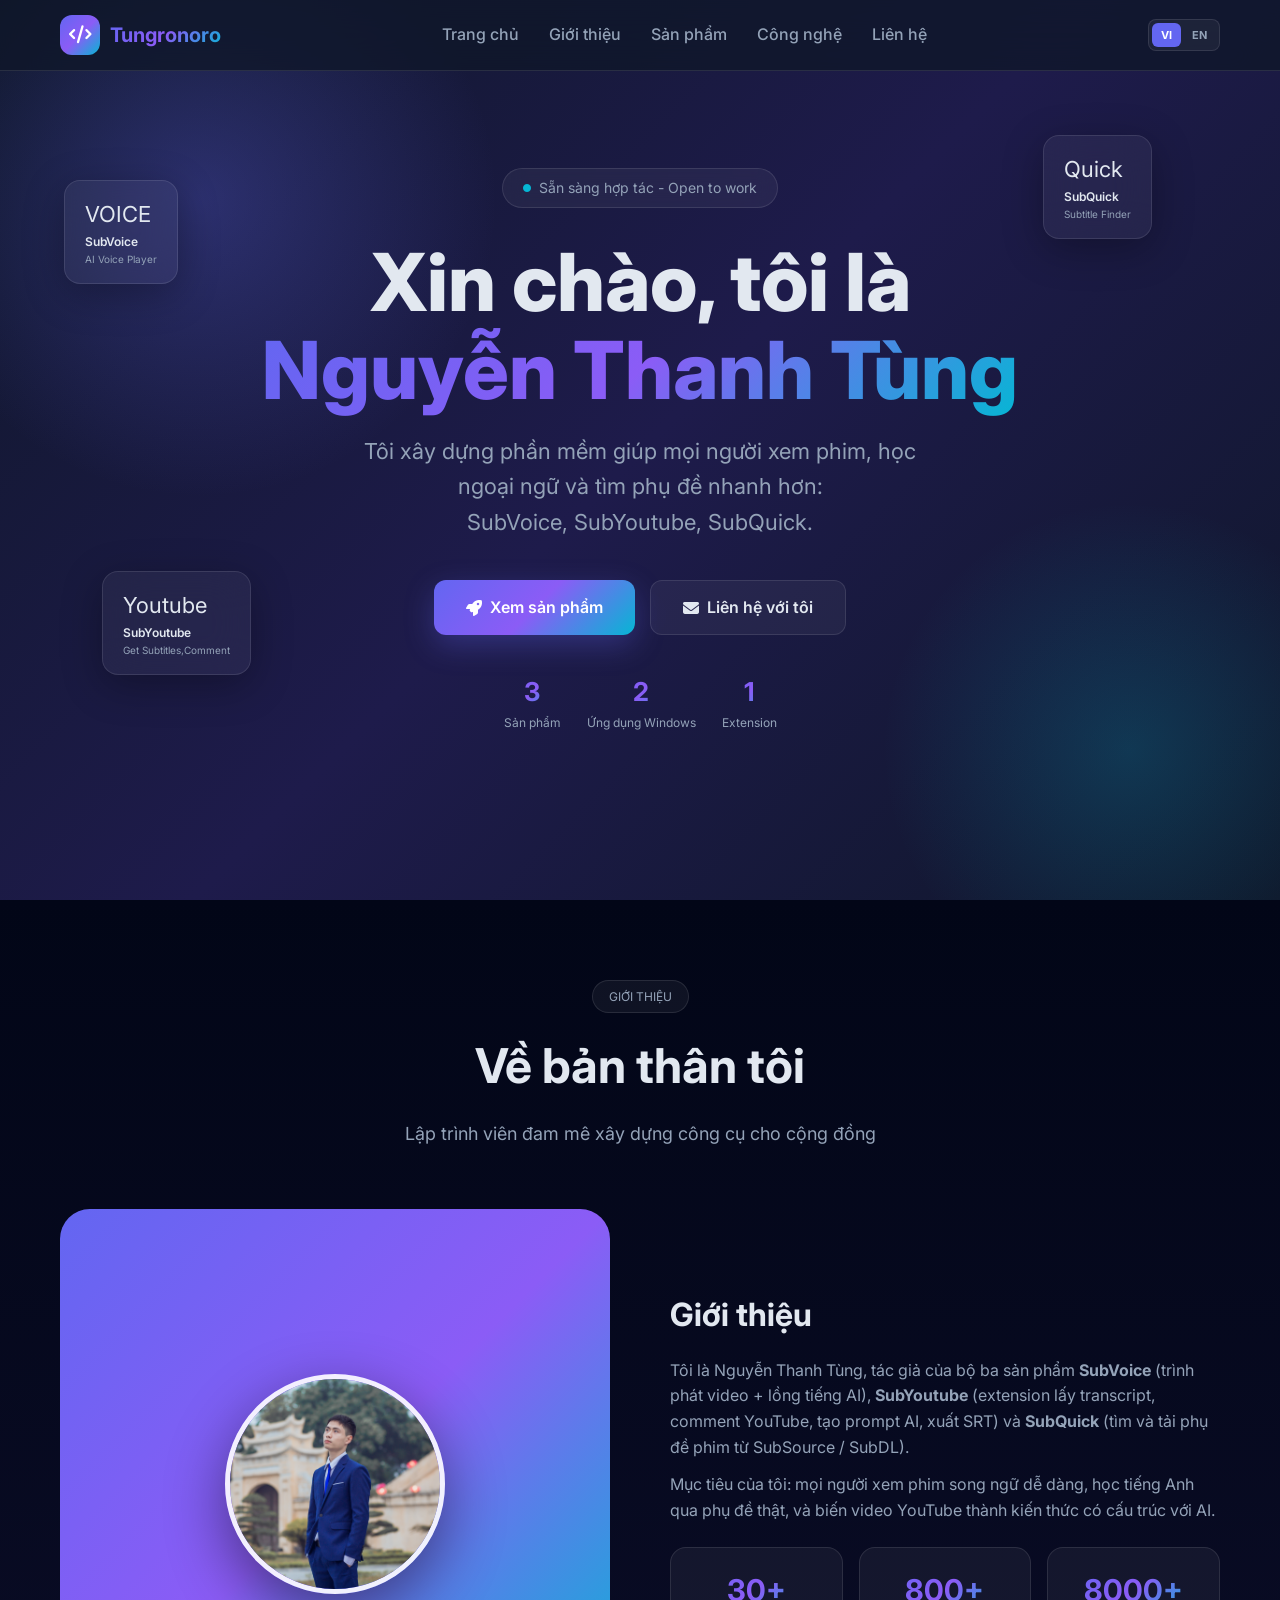
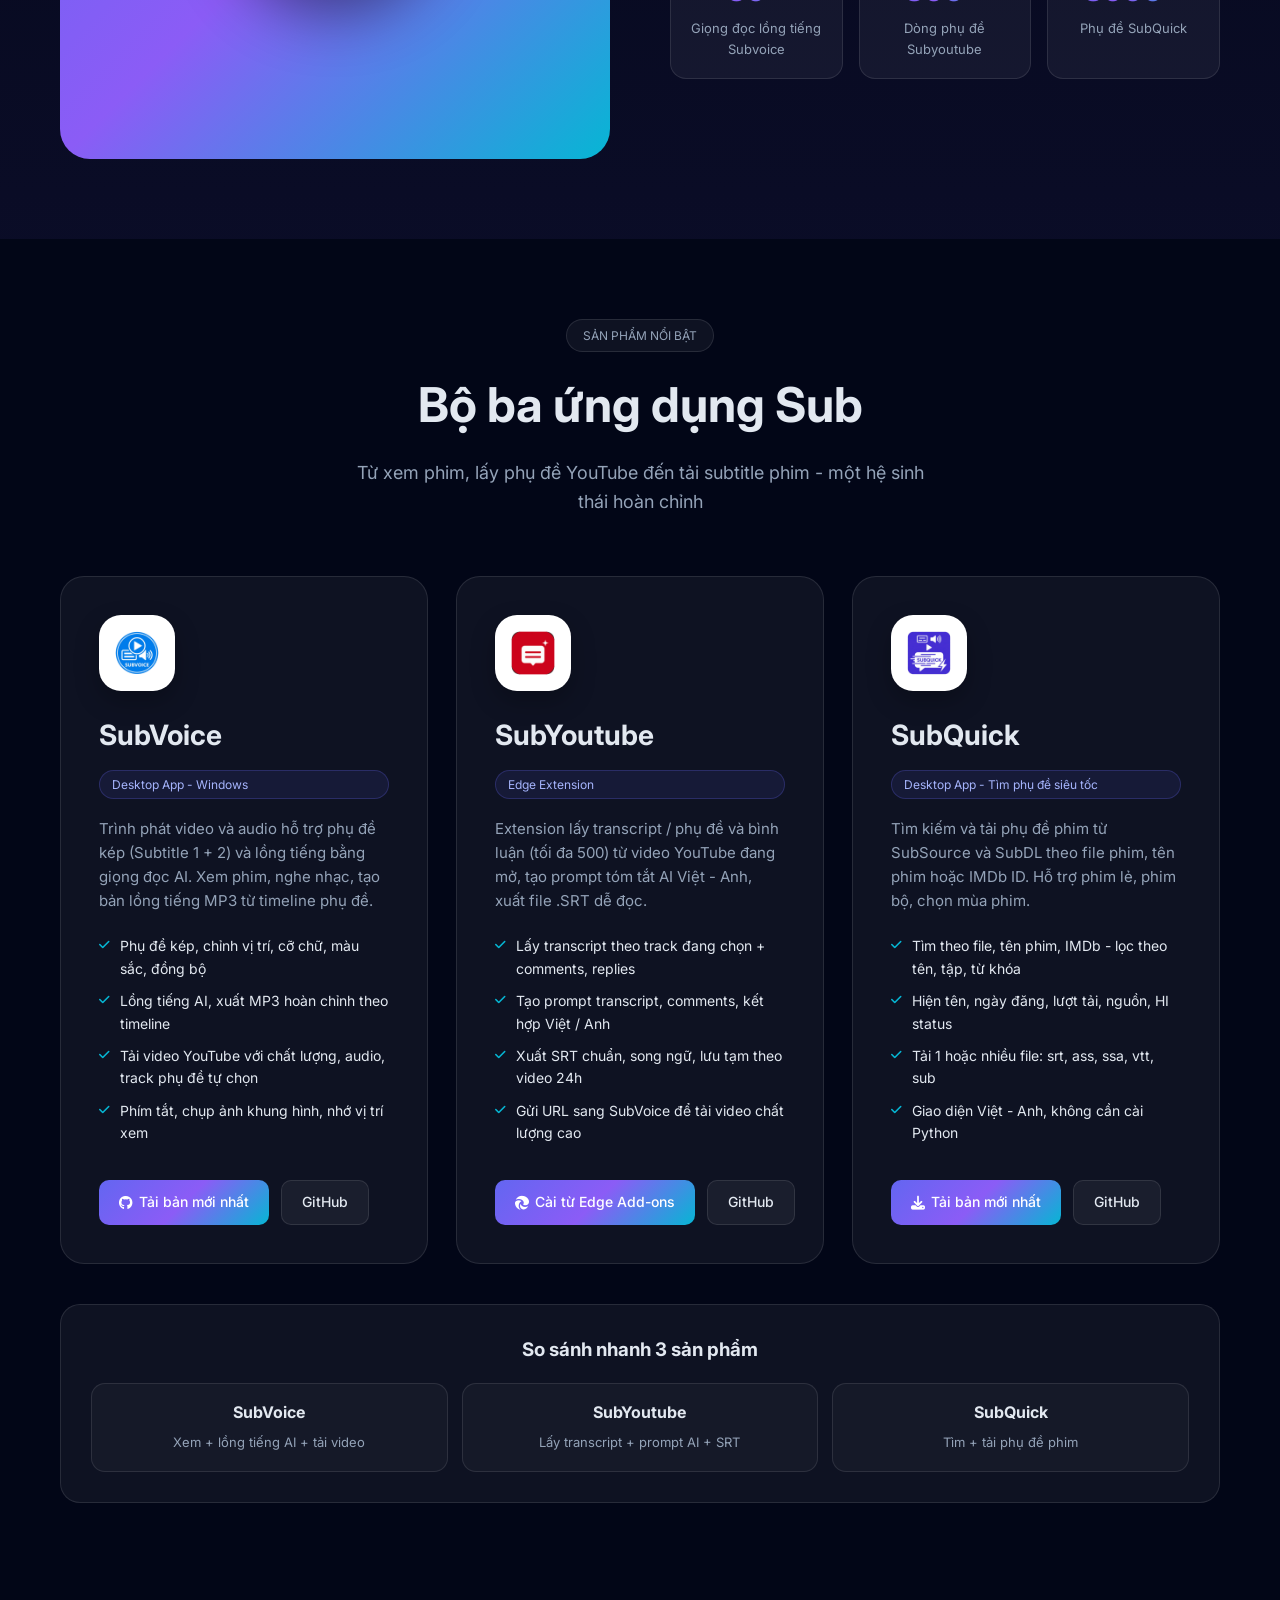
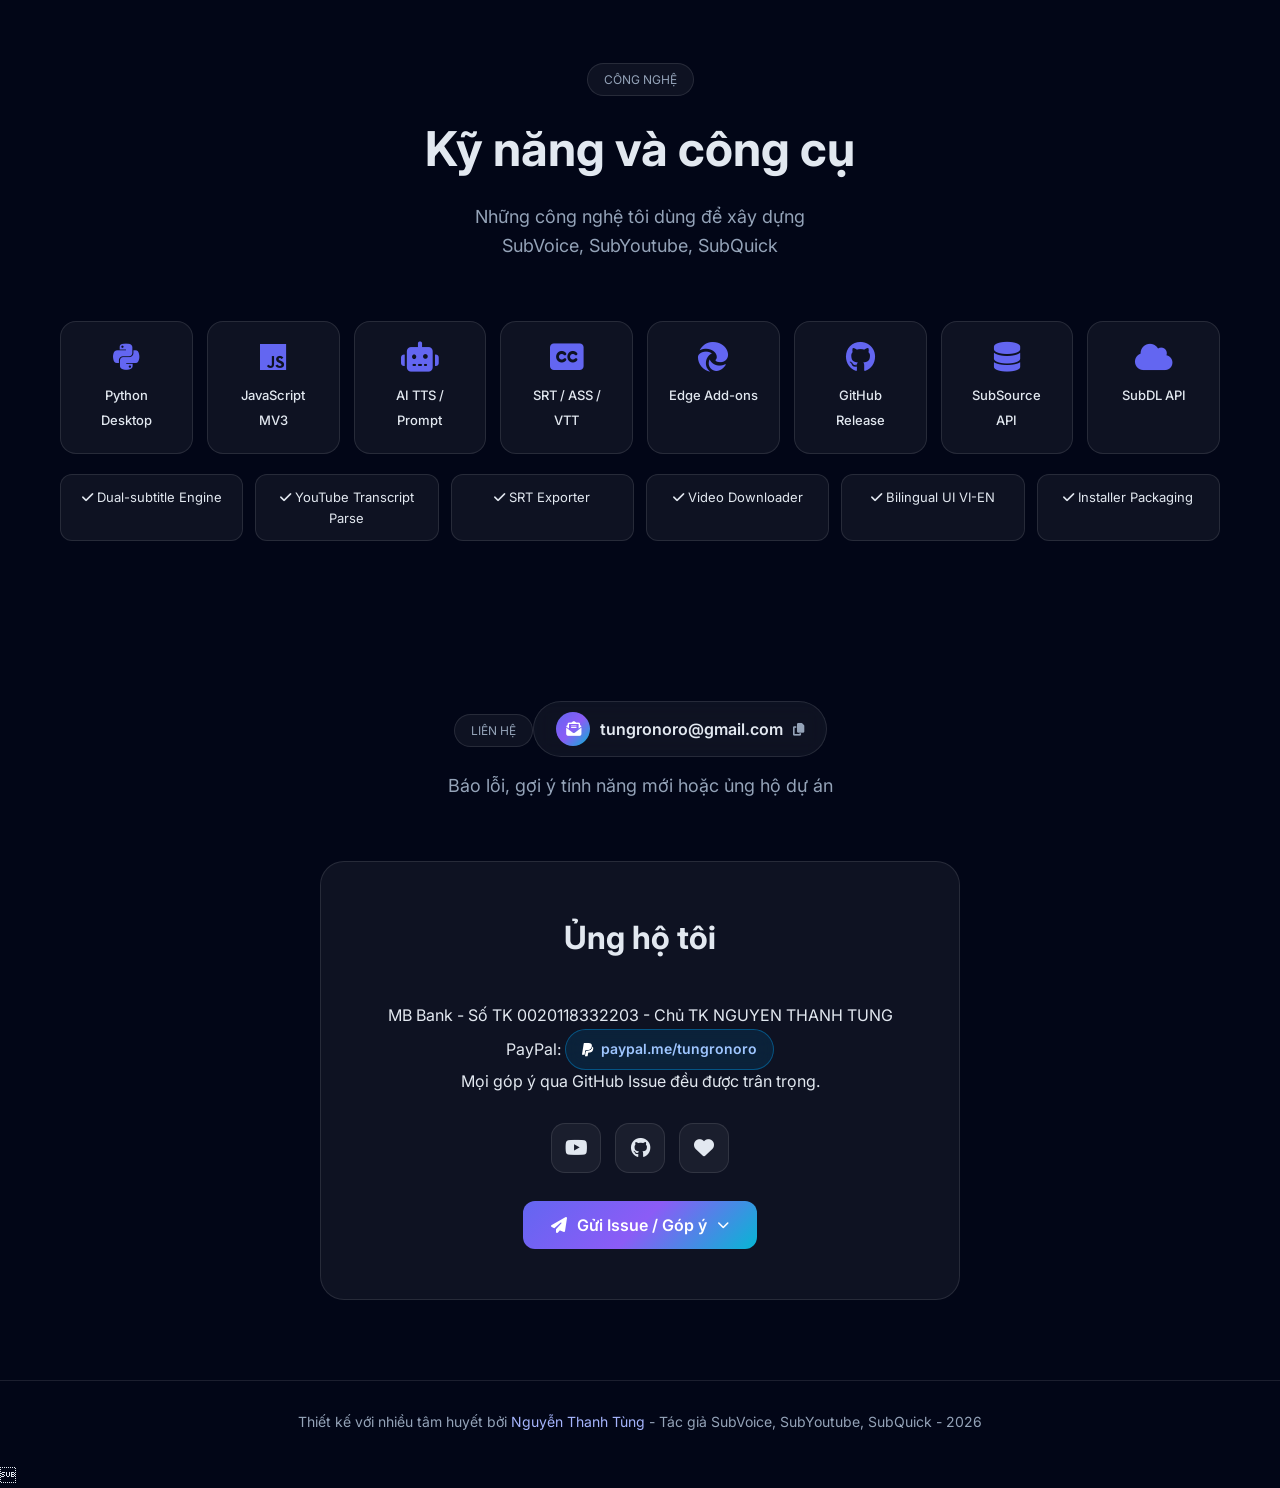
==== commit a7f34f06: "Them nut chuyen ngon ngu VI/EN o trang chu, dong bo voi donate.html" ====
--- a/index.html
+++ b/index.html
@@ -1,9 +1,9 @@
-<!DOCTYPE html><html lang="vi"><head><meta charset="UTF-8"><meta name="viewport" content="width=device-width,initial-scale=1"><title>Nguyễn Thanh Tùng - Portfolio | SubVoice SubYoutube SubQuick</title><meta name="description" content="Portfolio của Nguyễn Thanh Tùng - tác giả SubVoice, SubYoutube, SubQuick"><link rel="icon" type="image/svg+xml" href="assets/favicon.svg"><link rel="stylesheet" href="styles.css"><link rel="preconnect" href="https://fonts.googleapis.com"><link href="https://fonts.googleapis.com/css2?family=Inter:wght@300;400;500;600;700;800&display=swap" rel="stylesheet"><link rel="stylesheet" href="https://cdnjs.cloudflare.com/ajax/libs/font-awesome/6.5.1/css/all.min.css"></head><body><nav class="navbar" id="navbar"><div class="container nav-container"><a href="#home" class="logo"><span class="logo-icon"><i class="fa-solid fa-code"></i></span><span class="logo-text">Tungronoro</span></a><ul class="nav-links" id="navLinks"><li><a href="#home">Trang chủ</a></li><li><a href="#about">Giới thiệu</a></li><li><a href="#projects">Sản phẩm</a></li><li><a href="#tech">Công nghệ</a></li><li><a href="#contact">Liên hệ</a></li></ul><button class="mobile-toggle" id="mt" aria-label="Menu"><span class="bar"></span><span class="bar"></span><span class="bar"></span></button></div></nav>
-<header class="hero" id="home"><div class="hero-bg"></div><div class="float-c fc1"><div style="font-size:22px">VOICE</div><div class="ct">SubVoice</div><div class="cs">AI Voice Player</div></div><div class="float-c fc2"><div style="font-size:22px">Youtube</div><div class="ct">SubYoutube</div><div class="cs">Get Subtitles,Comment</div></div><div class="float-c fc3"><div style="font-size:22px">Quick</div><div class="ct">SubQuick</div><div class="cs">Subtitle Finder</div></div><div class="hero-content"><div class="hero-badge"><i class="fa-solid fa-circle" style="font-size:8px;color:#06b6d4"></i> Sẵn sàng hợp tác - Open to work</div><h1 class="hero-title">Xin chào, tôi là<br><span class="gt">Nguyễn Thanh Tùng</span></h1><p class="hero-subtitle">Tôi xây dựng phần mềm giúp mọi người xem phim, học ngoại ngữ và tìm phụ đề nhanh hơn:</br> SubVoice, SubYoutube, SubQuick.</p><div class="hero-buttons"><a href="#projects" class="btn btn-p"><i class="fa-solid fa-rocket"></i> Xem sản phẩm</a><a href="#contact" class="btn btn-s"><i class="fa-solid fa-envelope"></i> Liên hệ với tôi</a></div><div class="hero-mini"><div><b>3</b><span>Sản phẩm</span></div><div><b>2</b><span>Ứng dụng Windows</span></div><div><b>1</b><span>Extension</span></div></div></div></header>
-<section class="about" id="about"><div class="container"><div class="section-header reveal"><span class="section-badge">GIỚI THIỆU</span><h2 class="section-title">Về bản thân tôi</h2><p class="section-subtitle">Lập trình viên đam mê xây dựng công cụ cho cộng đồng</p></div><div class="about-grid"><div class="about-image reveal"><div class="about-image-wrapper"><span class="orbit-ring"></span><span class="orbit-ring"></span><div class="about-avatar"><img src="assets/avatar.jpg" alt="Nguyễn Thanh Tùng"></div></div></div><div class="about-content reveal"><h2>Giới thiệu</h2><p>Tôi là Nguyễn Thanh Tùng, tác giả của bộ ba sản phẩm <b>SubVoice</b> (trình phát video + lồng tiếng AI), <b>SubYoutube</b> (extension lấy transcript, comment YouTube, tạo prompt AI, xuất SRT) và <b>SubQuick</b> (tìm và tải phụ đề phim từ SubSource / SubDL).</p><p>Mục tiêu của tôi: mọi người xem phim song ngữ dễ dàng, học tiếng Anh qua phụ đề thật, và biến video YouTube thành kiến thức có cấu trúc với AI.</p><div class="about-stats"><div class="stat-card"><div class="stat-number" data-count="30">0</div><div class="stat-label">Giọng đọc lồng tiếng Subvoice</div></div><div class="stat-card"><div class="stat-number" data-count="1000">0</div><div class="stat-label">Dòng phụ đề Subyoutube</div></div><div class="stat-card"><div class="stat-number" data-count="10000">0</div><div class="stat-label">Phụ đề SubQuick </div></div></div></div></div></div></section>
-<section class="projects" id="projects"><div class="container"><div class="section-header reveal"><span class="section-badge">SẢN PHẨM NỔI BẬT</span><h2 class="section-title">Bộ ba ứng dụng Sub</h2><p class="section-subtitle">Từ xem phim, lấy phụ đề YouTube đến tải subtitle phim - một hệ sinh thái hoàn chỉnh</p></div><div class="projects-grid"><article class="project-card reveal"><div class="project-icon has-logo"><img src="assets/icons/subvoice-512.png" alt="SubVoice"></div><h3>SubVoice</h3><span class="project-tag">Desktop App - Windows</span><p class="project-description">Trình phát video và audio hỗ trợ phụ đề kép (Subtitle 1 + 2) và lồng tiếng bằng giọng đọc AI. Xem phim, nghe nhạc, tạo bản lồng tiếng MP3 từ timeline phụ đề.</p><ul class="project-features"><li><i class="fa-solid fa-check"></i> Phụ đề kép, chỉnh vị trí, cỡ chữ, màu sắc, đồng bộ</li><li><i class="fa-solid fa-check"></i> Lồng tiếng AI, xuất MP3 hoàn chỉnh theo timeline</li><li><i class="fa-solid fa-check"></i> Tải video YouTube với chất lượng, audio, track phụ đề tự chọn</li><li><i class="fa-solid fa-check"></i> Phím tắt, chụp ảnh khung hình, nhớ vị trí xem</li></ul><div class="project-links"><a class="project-link primary" href="https://github.com/Tungronoro/SubVoice/releases" target="_blank" rel="noopener"><i class="fa-brands fa-github"></i> Tải bản mới nhất</a><a class="project-link secondary" href="https://github.com/Tungronoro/SubVoice" target="_blank" rel="noopener">GitHub</a></div></article>
-<article class="project-card reveal"><div class="project-icon has-logo"><img src="assets/icons/subyoutube-512.png" alt="SubYoutube"></div><h3>SubYoutube</h3><span class="project-tag">Edge Extension</span><p class="project-description">Extension lấy transcript / phụ đề và bình luận (tối đa 500) từ video YouTube đang mở, tạo prompt tóm tắt AI Việt - Anh, xuất file .SRT dễ đọc.</p><ul class="project-features"><li><i class="fa-solid fa-check"></i> Lấy transcript theo track đang chọn + comments, replies</li><li><i class="fa-solid fa-check"></i> Tạo prompt transcript, comments, kết hợp Việt / Anh</li><li><i class="fa-solid fa-check"></i> Xuất SRT chuẩn, song ngữ, lưu tạm theo video 24h</li><li><i class="fa-solid fa-check"></i> Gửi URL sang SubVoice để tải video chất lượng cao</li></ul><div class="project-links"><a class="project-link primary" href="https://microsoftedge.microsoft.com/addons/detail/subyoutube/gikmngbafagnnfognkcdjnhnljahbakc" target="_blank" rel="noopener"><i class="fa-brands fa-edge"></i> Cài từ Edge Add-ons</a><a class="project-link secondary" href="https://github.com/Tungronoro/SubYoutube" target="_blank" rel="noopener">GitHub</a></div></article>
-<article class="project-card reveal"><div class="project-icon has-logo"><img src="assets/icons/subquick-512.png" alt="SubQuick"></div><h3>SubQuick</h3><span class="project-tag">Desktop App - Tìm phụ đề siêu tốc</span><p class="project-description">Tìm kiếm và tải phụ đề phim từ SubSource và SubDL theo file phim, tên phim hoặc IMDb ID. Hỗ trợ phim lẻ, phim bộ, chọn mùa phim.</p><ul class="project-features"><li><i class="fa-solid fa-check"></i> Tìm theo file, tên phim, IMDb - lọc theo tên, tập, từ khóa</li><li><i class="fa-solid fa-check"></i> Hiện tên, ngày đăng, lượt tải, nguồn, HI status</li><li><i class="fa-solid fa-check"></i> Tải 1 hoặc nhiều file: srt, ass, ssa, vtt, sub</li><li><i class="fa-solid fa-check"></i> Giao diện Việt - Anh, không cần cài Python</li></ul><div class="project-links"><a class="project-link primary" href="#contact"><i class="fa-solid fa-download"></i> Tải bản mới nhất</a><a class="project-link secondary" href="#contact">GitHub</a></div></article></div><div class="compare reveal"><h3>So sánh nhanh 3 sản phẩm</h3><div class="compare-grid"><div class="cmp"><b>SubVoice</b><span>Xem + lồng tiếng AI + tải video</span></div><div class="cmp"><b>SubYoutube</b><span>Lấy transcript + prompt AI + SRT</span></div><div class="cmp"><b>SubQuick</b><span>Tìm + tải phụ đề phim</span></div></div></div></div></section>
-<section class="tech-stack" id="tech"><div class="container"><div class="section-header reveal"><span class="section-badge">CÔNG NGHỆ</span><h2 class="section-title">Kỹ năng và công cụ</h2><p class="section-subtitle">Những công nghệ tôi dùng để xây dựng </br> SubVoice, SubYoutube, SubQuick</p></div><div class="tech-grid reveal"><div class="tech-item"><i class="fa-brands fa-python"></i><span>Python Desktop</span></div><div class="tech-item"><i class="fa-brands fa-js"></i><span>JavaScript MV3</span></div><div class="tech-item"><i class="fa-solid fa-robot"></i><span>AI TTS / Prompt</span></div><div class="tech-item"><i class="fa-solid fa-closed-captioning"></i><span>SRT / ASS / VTT</span></div><div class="tech-item"><i class="fa-brands fa-edge"></i><span>Edge Add-ons</span></div><div class="tech-item"><i class="fa-brands fa-github"></i><span>GitHub Release</span></div><div class="tech-item"><i class="fa-solid fa-database"></i><span>SubSource API</span></div><div class="tech-item"><i class="fa-solid fa-cloud"></i><span>SubDL API</span></div></div><div class="skills-grid reveal" style="margin-top:20px"><div class="skill-tag"><i class="fa-solid fa-check"></i> Dual-subtitle Engine</div><div class="skill-tag"><i class="fa-solid fa-check"></i> YouTube Transcript Parse</div><div class="skill-tag"><i class="fa-solid fa-check"></i> SRT Exporter</div><div class="skill-tag"><i class="fa-solid fa-check"></i> Video Downloader</div><div class="skill-tag"><i class="fa-solid fa-check"></i> Bilingual UI VI-EN</div><div class="skill-tag"><i class="fa-solid fa-check"></i> Installer Packaging</div></div></div></section>
-<section class="contact" id="contact"><div class="container"><div class="section-header reveal"><span class="section-badge">LIÊN HỆ</span><button class="email-copy" id="emailCopy" type="button"><span class="email-ico"><i class="fa-solid fa-envelope-open-text"></i></span><span class="email-addr">tungronoro@gmail.com</span><span class="email-copyico"><i class="fa-solid fa-copy"></i></span></button><p class="section-subtitle">Báo lỗi, gợi ý tính năng mới hoặc ủng hộ dự án</p></div><div class="contact-content reveal"><h2>Ủng hộ tôi</h2><br>MB Bank - Số TK 0020118332203 - Chủ TK NGUYEN THANH TUNG </br> PayPal: <a class="paypal-btn" href="https://paypal.me/tungronoro" target="_blank" rel="noopener"><i class="fa-brands fa-paypal"></i> paypal.me/tungronoro</a></br> Mọi góp ý qua GitHub Issue đều được trân trọng.</p><div class="social-links"><a class="social-link" href="https://www.youtube.com/c/TấtTầnTậtPhim" target="_blank" rel="noopener" title="YouTube - TấtTầnTậtPhim"><i class="fa-brands fa-youtube"></i></a><a class="social-link" href="https://github.com/Tungronoro" target="_blank" rel="noopener" title="GitHub"><i class="fa-brands fa-github"></i></a><a class="social-link" href="donate.html" title="Donate"><i class="fa-solid fa-heart"></i></a></div><div class="issue-wrap"><button class="contact-email" id="issueBtn" type="button" aria-haspopup="true" aria-expanded="false"><i class="fa-solid fa-paper-plane"></i> Gửi Issue / Góp ý <i class="fa-solid fa-chevron-down" style="font-size:12px"></i></button><div class="issue-menu" id="issueMenu"><a href="https://github.com/Tungronoro/SubVoice/issues" target="_blank" rel="noopener"><img src="assets/icons/subvoice-512.png" alt="SubVoice"><span><b>SubVoice</b><small>Báo lỗi / góp ý trình phát + lồng tiếng AI</small></span><i class="fa-solid fa-arrow-up-right-from-square"></i></a><a href="https://github.com/Tungronoro/SubYoutube/issues" target="_blank" rel="noopener"><img src="assets/icons/subyoutube-512.png" alt="SubYoutube"><span><b>SubYoutube</b><small>Báo lỗi / góp ý extension YouTube</small></span><i class="fa-solid fa-arrow-up-right-from-square"></i></a><a href="https://github.com/Tungronoro/SubQuick/issues" target="_blank" rel="noopener"><img src="assets/icons/subquick-512.png" alt="SubQuick"><span><b>SubQuick</b><small>Báo lỗi / góp ý tìm phụ đề phim</small></span><i class="fa-solid fa-arrow-up-right-from-square"></i></a></div></div></div></div></section><footer class="footer"><div class="container"><p>Thiết kế với nhiều tâm huyết bởi <a href="#home">Nguyễn Thanh Tùng</a> - Tác giả SubVoice, SubYoutube, SubQuick - 2026</p></div></footer><button class="to-top" id="toTop" aria-label="Lên đầu trang"><i class="fa-solid fa-arrow-up"></i></button><script src="script.js"></script></body></html>
+<!DOCTYPE html><html lang="vi"><head><meta charset="UTF-8"><meta name="viewport" content="width=device-width,initial-scale=1"><title>Nguyễn Thanh Tùng - Portfolio | SubVoice SubYoutube SubQuick</title><meta name="description" content="Portfolio của Nguyễn Thanh Tùng - tác giả SubVoice, SubYoutube, SubQuick"><link rel="icon" type="image/svg+xml" href="assets/favicon.svg"><link rel="stylesheet" href="styles.css"><link rel="preconnect" href="https://fonts.googleapis.com"><link href="https://fonts.googleapis.com/css2?family=Inter:wght@300;400;500;600;700;800&display=swap" rel="stylesheet"><link rel="stylesheet" href="https://cdnjs.cloudflare.com/ajax/libs/font-awesome/6.5.1/css/all.min.css"></head><body><nav class="navbar" id="navbar"><div class="container nav-container"><a href="#home" class="logo"><span class="logo-icon"><i class="fa-solid fa-code"></i></span><span class="logo-text">Tungronoro</span></a><ul class="nav-links" id="navLinks"><li><a href="#home" data-i18n="navHome">Trang chủ</a></li><li><a href="#about" data-i18n="navAbout">Giới thiệu</a></li><li><a href="#projects" data-i18n="navProjects">Sản phẩm</a></li><li><a href="#tech" data-i18n="navTech">Công nghệ</a></li><li><a href="#contact" data-i18n="navContact">Liên hệ</a></li></ul><div class="nav-right"><div class="langs"><button type="button" id="bVi">VI</button><button type="button" id="bEn">EN</button></div><button class="mobile-toggle" id="mt" aria-label="Menu"><span class="bar"></span><span class="bar"></span><span class="bar"></span></button></div></div></nav>
+<header class="hero" id="home"><div class="hero-bg"></div><div class="float-c fc1"><div style="font-size:22px">VOICE</div><div class="ct">SubVoice</div><div class="cs">AI Voice Player</div></div><div class="float-c fc2"><div style="font-size:22px">Youtube</div><div class="ct">SubYoutube</div><div class="cs">Get Subtitles,Comment</div></div><div class="float-c fc3"><div style="font-size:22px">Quick</div><div class="ct">SubQuick</div><div class="cs">Subtitle Finder</div></div><div class="hero-content"><div class="hero-badge"><i class="fa-solid fa-circle" style="font-size:8px;color:#06b6d4"></i> <span data-i18n="heroBadge">Sẵn sàng hợp tác - Open to work</span></div><h1 class="hero-title"><span data-i18n="heroHello">Xin chào, tôi là</span><br><span class="gt">Nguyễn Thanh Tùng</span></h1><p class="hero-subtitle"><span data-i18n="heroSub1">Tôi xây dựng phần mềm giúp mọi người xem phim, học ngoại ngữ và tìm phụ đề nhanh hơn:</span><br> SubVoice, SubYoutube, SubQuick.</p><div class="hero-buttons"><a href="#projects" class="btn btn-p"><i class="fa-solid fa-rocket"></i> <span data-i18n="btnProjects">Xem sản phẩm</span></a><a href="#contact" class="btn btn-s"><i class="fa-solid fa-envelope"></i> <span data-i18n="btnContact">Liên hệ với tôi</span></a></div><div class="hero-mini"><div><b>3</b><span data-i18n="miniProducts">Sản phẩm</span></div><div><b>2</b><span data-i18n="miniWin">Ứng dụng Windows</span></div><div><b>1</b><span data-i18n="miniExt">Extension</span></div></div></div></header>
+<section class="about" id="about"><div class="container"><div class="section-header reveal"><span class="section-badge" data-i18n="badgeAbout">GIỚI THIỆU</span><h2 class="section-title" data-i18n="aboutTitle">Về bản thân tôi</h2><p class="section-subtitle" data-i18n="aboutSub">Lập trình viên đam mê xây dựng công cụ cho cộng đồng</p></div><div class="about-grid"><div class="about-image reveal"><div class="about-image-wrapper"><span class="orbit-ring"></span><span class="orbit-ring"></span><div class="about-avatar"><img src="assets/avatar.jpg" alt="Nguyễn Thanh Tùng"></div></div></div><div class="about-content reveal"><h2 data-i18n="aboutH2">Giới thiệu</h2><p><span data-i18n="aboutP1a">Tôi là Nguyễn Thanh Tùng, tác giả của bộ ba sản phẩm</span> <b>SubVoice</b> <span data-i18n="aboutP1b">(trình phát video + lồng tiếng AI),</span> <b>SubYoutube</b> <span data-i18n="aboutP1c">(extension lấy transcript, comment YouTube, tạo prompt AI, xuất SRT) và</span> <b>SubQuick</b> <span data-i18n="aboutP1d">(tìm và tải phụ đề phim từ SubSource / SubDL).</span></p><p data-i18n="aboutP2">Mục tiêu của tôi: mọi người xem phim song ngữ dễ dàng, học tiếng Anh qua phụ đề thật, và biến video YouTube thành kiến thức có cấu trúc với AI.</p><div class="about-stats"><div class="stat-card"><div class="stat-number" data-count="30">0</div><div class="stat-label" data-i18n="stat1">Giọng đọc lồng tiếng Subvoice</div></div><div class="stat-card"><div class="stat-number" data-count="1000">0</div><div class="stat-label" data-i18n="stat2">Dòng phụ đề Subyoutube</div></div><div class="stat-card"><div class="stat-number" data-count="10000">0</div><div class="stat-label" data-i18n="stat3">Phụ đề SubQuick </div></div></div></div></div></div></section>
+<section class="projects" id="projects"><div class="container"><div class="section-header reveal"><span class="section-badge" data-i18n="badgeProjects">SẢN PHẨM NỔI BẬT</span><h2 class="section-title" data-i18n="projectsTitle">Bộ ba ứng dụng Sub</h2><p class="section-subtitle" data-i18n="projectsSub">Từ xem phim, lấy phụ đề YouTube đến tải subtitle phim - một hệ sinh thái hoàn chỉnh</p></div><div class="projects-grid"><article class="project-card reveal"><div class="project-icon has-logo"><img src="assets/icons/subvoice-512.png" alt="SubVoice"></div><h3>SubVoice</h3><span class="project-tag">Desktop App - Windows</span><p class="project-description" data-i18n="svDesc">Trình phát video và audio hỗ trợ phụ đề kép (Subtitle 1 + 2) và lồng tiếng bằng giọng đọc AI. Xem phim, nghe nhạc, tạo bản lồng tiếng MP3 từ timeline phụ đề.</p><ul class="project-features"><li><i class="fa-solid fa-check"></i> <span data-i18n="svF1">Phụ đề kép, chỉnh vị trí, cỡ chữ, màu sắc, đồng bộ</span></li><li><i class="fa-solid fa-check"></i> <span data-i18n="svF2">Lồng tiếng AI, xuất MP3 hoàn chỉnh theo timeline</span></li><li><i class="fa-solid fa-check"></i> <span data-i18n="svF3">Tải video YouTube với chất lượng, audio, track phụ đề tự chọn</span></li><li><i class="fa-solid fa-check"></i> <span data-i18n="svF4">Phím tắt, chụp ảnh khung hình, nhớ vị trí xem</span></li></ul><div class="project-links"><a class="project-link primary" href="https://github.com/Tungronoro/SubVoice/releases" target="_blank" rel="noopener"><i class="fa-brands fa-github"></i> <span data-i18n="dlLatest">Tải bản mới nhất</span></a><a class="project-link secondary" href="https://github.com/Tungronoro/SubVoice" target="_blank" rel="noopener">GitHub</a></div></article>
+<article class="project-card reveal"><div class="project-icon has-logo"><img src="assets/icons/subyoutube-512.png" alt="SubYoutube"></div><h3>SubYoutube</h3><span class="project-tag">Edge Extension</span><p class="project-description" data-i18n="syDesc">Extension lấy transcript / phụ đề và bình luận (tối đa 500) từ video YouTube đang mở, tạo prompt tóm tắt AI Việt - Anh, xuất file .SRT dễ đọc.</p><ul class="project-features"><li><i class="fa-solid fa-check"></i> <span data-i18n="syF1">Lấy transcript theo track đang chọn + comments, replies</span></li><li><i class="fa-solid fa-check"></i> <span data-i18n="syF2">Tạo prompt transcript, comments, kết hợp Việt / Anh</span></li><li><i class="fa-solid fa-check"></i> <span data-i18n="syF3">Xuất SRT chuẩn, song ngữ, lưu tạm theo video 24h</span></li><li><i class="fa-solid fa-check"></i> <span data-i18n="syF4">Gửi URL sang SubVoice để tải video chất lượng cao</span></li></ul><div class="project-links"><a class="project-link primary" href="https://microsoftedge.microsoft.com/addons/detail/subyoutube/gikmngbafagnnfognkcdjnhnljahbakc" target="_blank" rel="noopener"><i class="fa-brands fa-edge"></i> <span data-i18n="syInstall">Cài từ Edge Add-ons</span></a><a class="project-link secondary" href="https://github.com/Tungronoro/SubYoutube" target="_blank" rel="noopener">GitHub</a></div></article>
+<article class="project-card reveal"><div class="project-icon has-logo"><img src="assets/icons/subquick-512.png" alt="SubQuick"></div><h3>SubQuick</h3><span class="project-tag" data-i18n="sqTag">Desktop App - Tìm phụ đề siêu tốc</span><p class="project-description" data-i18n="sqDesc">Tìm kiếm và tải phụ đề phim từ SubSource và SubDL theo file phim, tên phim hoặc IMDb ID. Hỗ trợ phim lẻ, phim bộ, chọn mùa phim.</p><ul class="project-features"><li><i class="fa-solid fa-check"></i> <span data-i18n="sqF1">Tìm theo file, tên phim, IMDb - lọc theo tên, tập, từ khóa</span></li><li><i class="fa-solid fa-check"></i> <span data-i18n="sqF2">Hiện tên, ngày đăng, lượt tải, nguồn, HI status</span></li><li><i class="fa-solid fa-check"></i> <span data-i18n="sqF3">Tải 1 hoặc nhiều file: srt, ass, ssa, vtt, sub</span></li><li><i class="fa-solid fa-check"></i> <span data-i18n="sqF4">Giao diện Việt - Anh, không cần cài Python</span></li></ul><div class="project-links"><a class="project-link primary" href="#contact"><i class="fa-solid fa-download"></i> <span data-i18n="dlLatest">Tải bản mới nhất</span></a><a class="project-link secondary" href="#contact">GitHub</a></div></article></div><div class="compare reveal"><h3 data-i18n="compareTitle">So sánh nhanh 3 sản phẩm</h3><div class="compare-grid"><div class="cmp"><b>SubVoice</b><span data-i18n="cmp1">Xem + lồng tiếng AI + tải video</span></div><div class="cmp"><b>SubYoutube</b><span data-i18n="cmp2">Lấy transcript + prompt AI + SRT</span></div><div class="cmp"><b>SubQuick</b><span data-i18n="cmp3">Tìm + tải phụ đề phim</span></div></div></div></div></section>
+<section class="tech-stack" id="tech"><div class="container"><div class="section-header reveal"><span class="section-badge" data-i18n="badgeTech">CÔNG NGHỆ</span><h2 class="section-title" data-i18n="techTitle">Kỹ năng và công cụ</h2><p class="section-subtitle"><span data-i18n="techSub1">Những công nghệ tôi dùng để xây dựng</span> </br> SubVoice, SubYoutube, SubQuick</p></div><div class="tech-grid reveal"><div class="tech-item"><i class="fa-brands fa-python"></i><span>Python Desktop</span></div><div class="tech-item"><i class="fa-brands fa-js"></i><span>JavaScript MV3</span></div><div class="tech-item"><i class="fa-solid fa-robot"></i><span>AI TTS / Prompt</span></div><div class="tech-item"><i class="fa-solid fa-closed-captioning"></i><span>SRT / ASS / VTT</span></div><div class="tech-item"><i class="fa-brands fa-edge"></i><span>Edge Add-ons</span></div><div class="tech-item"><i class="fa-brands fa-github"></i><span>GitHub Release</span></div><div class="tech-item"><i class="fa-solid fa-database"></i><span>SubSource API</span></div><div class="tech-item"><i class="fa-solid fa-cloud"></i><span>SubDL API</span></div></div><div class="skills-grid reveal" style="margin-top:20px"><div class="skill-tag"><i class="fa-solid fa-check"></i> Dual-subtitle Engine</div><div class="skill-tag"><i class="fa-solid fa-check"></i> YouTube Transcript Parse</div><div class="skill-tag"><i class="fa-solid fa-check"></i> SRT Exporter</div><div class="skill-tag"><i class="fa-solid fa-check"></i> Video Downloader</div><div class="skill-tag"><i class="fa-solid fa-check"></i> Bilingual UI VI-EN</div><div class="skill-tag"><i class="fa-solid fa-check"></i> Installer Packaging</div></div></div></section>
+<section class="contact" id="contact"><div class="container"><div class="section-header reveal"><span class="section-badge" data-i18n="badgeContact">LIÊN HỆ</span><button class="email-copy" id="emailCopy" type="button"><span class="email-ico"><i class="fa-solid fa-envelope-open-text"></i></span><span class="email-addr">tungronoro@gmail.com</span><span class="email-copyico"><i class="fa-solid fa-copy"></i></span></button><p class="section-subtitle" data-i18n="contactSub">Báo lỗi, gợi ý tính năng mới hoặc ủng hộ dự án</p></div><div class="contact-content reveal"><h2 data-i18n="contactH2">Ủng hộ tôi</h2><br><span data-i18n="bankLine">MB Bank - Số TK 0020118332203 - Chủ TK NGUYEN THANH TUNG</span> </br> PayPal: <a class="paypal-btn" href="https://paypal.me/tungronoro" target="_blank" rel="noopener"><i class="fa-brands fa-paypal"></i> paypal.me/tungronoro</a></br> <span data-i18n="contactNote">Mọi góp ý qua GitHub Issue đều được trân trọng.</span></p><div class="social-links"><a class="social-link" href="https://www.youtube.com/c/TấtTầnTậtPhim" target="_blank" rel="noopener" title="YouTube - TấtTầnTậtPhim"><i class="fa-brands fa-youtube"></i></a><a class="social-link" href="https://github.com/Tungronoro" target="_blank" rel="noopener" title="GitHub"><i class="fa-brands fa-github"></i></a><a class="social-link" href="donate.html" title="Donate"><i class="fa-solid fa-heart"></i></a></div><div class="issue-wrap"><button class="contact-email" id="issueBtn" type="button" aria-haspopup="true" aria-expanded="false"><i class="fa-solid fa-paper-plane"></i> <span data-i18n="issueBtn">Gửi Issue / Góp ý</span> <i class="fa-solid fa-chevron-down" style="font-size:12px"></i></button><div class="issue-menu" id="issueMenu"><a href="https://github.com/Tungronoro/SubVoice/issues" target="_blank" rel="noopener"><img src="assets/icons/subvoice-512.png" alt="SubVoice"><span><b>SubVoice</b><small data-i18n="issueSv">Báo lỗi / góp ý trình phát + lồng tiếng AI</small></span><i class="fa-solid fa-arrow-up-right-from-square"></i></a><a href="https://github.com/Tungronoro/SubYoutube/issues" target="_blank" rel="noopener"><img src="assets/icons/subyoutube-512.png" alt="SubYoutube"><span><b>SubYoutube</b><small data-i18n="issueSy">Báo lỗi / góp ý extension YouTube</small></span><i class="fa-solid fa-arrow-up-right-from-square"></i></a><a href="https://github.com/Tungronoro/SubQuick/issues" target="_blank" rel="noopener"><img src="assets/icons/subquick-512.png" alt="SubQuick"><span><b>SubQuick</b><small data-i18n="issueSq">Báo lỗi / góp ý tìm phụ đề phim</small></span><i class="fa-solid fa-arrow-up-right-from-square"></i></a></div></div></div></div></section><footer class="footer"><div class="container"><p><span data-i18n="footBy">Thiết kế với nhiều tâm huyết bởi</span> <a href="#home">Nguyễn Thanh Tùng</a> <span data-i18n="footAuthor">- Tác giả SubVoice, SubYoutube, SubQuick - 2026</span></p></div></footer><button class="to-top" id="toTop" aria-label="Lên đầu trang"><i class="fa-solid fa-arrow-up"></i></button><script src="script.js"></script></body></html>
 
--- a/styles.css
+++ b/styles.css
@@ -17,6 +17,11 @@
 .nav-links a:hover{color:var(--t)}.nav-links a:hover::after{width:100%}
 .mobile-toggle{display:none;flex-direction:column;gap:5px;background:none;border:none;cursor:pointer;padding:5px}
 .mobile-toggle .bar{width:25px;height:3px;background:var(--t);border-radius:2px;transition:.3s}
+.nav-right{display:flex;align-items:center;gap:10px}
+.langs{display:inline-flex;gap:2px;padding:3px;background:var(--glass);border:1px solid var(--gb);border-radius:8px;flex-shrink:0}
+.langs button{border:0;background:transparent;padding:5px 9px;border-radius:6px;font-size:11px;font-weight:700;color:var(--m);cursor:pointer;font-family:inherit;transition:.3s}
+.langs button:hover{color:var(--t)}
+.langs button.on{background:var(--p);color:#fff}
 .hero{min-height:100vh;display:flex;align-items:center;justify-content:center;position:relative;background:linear-gradient(135deg,#0f172a,#1e1b4b 50%,#0f172a);overflow:hidden}
 .hero-bg{position:absolute;inset:0}
 .hero-bg::before{content:'';position:absolute;width:600px;height:600px;background:radial-gradient(circle,rgba(99,102,241,.3),transparent 70%);top:-100px;left:-100px;animation:fb 20s infinite}
@@ -39,5 +44,5 @@
 @keyframes fl{0%,100%{transform:translateY(0)}50%{transform:translateY(-15px)}}
 section{padding:80px 0}.section-header{text-align:center;margin-bottom:60px}.section-badge{display:inline-block;padding:6px 16px;background:var(--glass);border:1px solid var(--gb);border-radius:50px;font-size:12px;color:var(--m);margin-bottom:15px}.section-title{font-size:clamp(32px,5vw,48px);font-weight:700;margin-bottom:15px}.section-subtitle{font-size:18px;color:var(--m);max-width:600px;margin:0 auto}.about{background:linear-gradient(180deg,#020617,rgba(30,27,75,.3))}.about-grid{display:grid;grid-template-columns:1fr 1fr;gap:60px;align-items:center}.about-image-wrapper{width:100%;aspect-ratio:1;background:var(--g1);border-radius:30px;position:relative;overflow:hidden;display:flex;align-items:center;justify-content:center}.about-avatar{width:220px;height:220px;border-radius:50%;overflow:hidden;z-index:1;border:5px solid rgba(255,255,255,.9);box-shadow:0 20px 60px rgba(0,0,0,.45)}.about-avatar img{width:100%;height:100%;object-fit:cover;object-position:72% 20%;display:block;transform:scale(1.02)}.orbit-ring{position:absolute;width:180px;height:180px;border:2px dashed rgba(255,255,255,.2);border-radius:50%;animation:sp 20s linear infinite}.about-content h2{font-size:32px;margin-bottom:18px}.about-content p{color:var(--m);margin-bottom:12px}.about-stats{display:grid;grid-template-columns:repeat(3,1fr);gap:16px;margin-top:24px}.stat-card{background:var(--glass);border:1px solid var(--gb);border-radius:16px;padding:18px;text-align:center;transition:.3s}.stat-card:hover{transform:translateY(-5px)}.stat-number{font-size:30px;font-weight:700;background:var(--g1);-webkit-background-clip:text;-webkit-text-fill-color:transparent}.stat-label{font-size:13px;color:var(--m);margin-top:4px}
 .projects-grid{display:grid;grid-template-columns:repeat(auto-fit,minmax(330px,1fr));gap:28px;align-items:stretch}.project-card{background:var(--glass);border:1px solid var(--gb);border-radius:24px;padding:38px;position:relative;overflow:hidden;transition:.4s;display:flex;flex-direction:column}.project-card::before{content:'';position:absolute;top:0;left:0;right:0;height:4px;background:var(--g1);transform:scaleX(0);transition:.4s;transform-origin:left}.project-card:hover::before{transform:scaleX(1)}.project-card:hover{transform:translateY(-10px);background:rgba(255,255,255,.08);box-shadow:0 30px 60px rgba(0,0,0,.3)}.project-icon{width:76px;height:76px;border-radius:22px;display:flex;align-items:center;justify-content:center;font-size:28px;margin-bottom:22px;color:#fff;background:var(--g1);overflow:hidden;flex-shrink:0;box-shadow:0 10px 25px rgba(0,0,0,.25)}.project-icon.has-logo{background:#fff;padding:10px}.project-icon.has-logo img{width:100%;height:100%;object-fit:contain;display:block;border-radius:0}.project-card h3{font-size:28px;margin-bottom:12px}.project-tag{display:inline-block;padding:4px 12px;background:rgba(99,102,241,.1);border:1px solid rgba(99,102,241,.25);border-radius:50px;font-size:12px;color:#a5b4fc;margin-bottom:18px}.project-description{color:var(--m);font-size:15px;margin-bottom:22px}.project-features{list-style:none;margin-bottom:28px;display:flex;flex-direction:column;gap:10px}.project-features li{display:flex;gap:10px;font-size:14px;align-items:flex-start}.project-features i{color:#06b6d4;font-size:12px;margin-top:4px}.project-links{display:flex;gap:12px;flex-wrap:nowrap;margin-top:auto;padding-top:8px}.project-link{padding:10px 20px;border-radius:10px;font-size:14px;font-weight:500;text-decoration:none;transition:.3s;display:inline-flex;align-items:center;gap:6px;white-space:nowrap}.project-link.primary{background:var(--g1);color:#fff}.project-link.primary:hover{transform:translateY(-2px);box-shadow:0 10px 25px rgba(99,102,241,.4)}.project-link.secondary{background:var(--glass);color:var(--t);border:1px solid var(--gb)}.compare{margin-top:40px;background:var(--glass);border:1px solid var(--gb);border-radius:20px;padding:30px}.compare h3{margin-bottom:18px;text-align:center}.compare-grid{display:grid;grid-template-columns:repeat(3,1fr);gap:14px}.cmp{background:rgba(255,255,255,.03);border:1px solid var(--gb);border-radius:14px;padding:16px;text-align:center}.cmp b{display:block;margin-bottom:4px}.cmp span{font-size:13px;color:var(--m)}
-.tech-grid{display:grid;grid-template-columns:repeat(auto-fit,minmax(130px,1fr));gap:14px}.tech-item{background:var(--glass);border:1px solid var(--gb);border-radius:16px;padding:20px;text-align:center;transition:.3s}.tech-item:hover{transform:translateY(-5px);border-color:#6366f1}.tech-item i{font-size:30px;color:#6366f1;margin-bottom:10px;display:block}.tech-item span{font-size:13px;font-weight:500}.skills-grid{display:grid;grid-template-columns:repeat(auto-fit,minmax(160px,1fr));gap:12px}.skill-tag{padding:12px 16px;background:var(--glass);border:1px solid var(--gb);border-radius:12px;font-size:13px;text-align:center;transition:.3s}.skill-tag:hover{transform:translateY(-3px);border-color:#6366f1}.email-copy{display:inline-flex;align-items:center;gap:10px;padding:10px 22px;background:var(--glass);border:1px solid var(--gb);border-radius:50px;backdrop-filter:blur(10px);cursor:pointer;font-size:16px;font-weight:600;color:var(--t);font-family:inherit;transition:.3s;margin-bottom:15px}.email-copy .email-ico{width:34px;height:34px;border-radius:50%;background:var(--g1);color:#fff;display:flex;align-items:center;justify-content:center;font-size:15px;flex-shrink:0}.email-copy .email-addr{color:var(--t)}.email-copy .email-copyico{color:var(--m);font-size:13px}.email-copy:hover{transform:translateY(-2px);border-color:var(--p);box-shadow:0 10px 25px rgba(99,102,241,.25)}.email-copy.copied{background:rgba(16,185,129,.15);border-color:#10b981}.email-copy.copied .email-copyico{color:#10b981}.paypal-btn{display:inline-flex;align-items:center;gap:8px;padding:8px 16px;background:rgba(1,121,186,.16);border:1px solid rgba(0,136,204,.5);border-radius:50px;backdrop-filter:blur(10px);cursor:pointer;font-size:14px;font-weight:600;color:#9ec6ff;text-decoration:none;transition:.3s}.paypal-btn i{font-size:15px;color:#fff}.paypal-btn:hover{transform:translateY(-2px);background:rgba(0,136,204,.35);color:#fff;box-shadow:0 8px 20px rgba(0,136,204,.35)}.contact-content{max-width:640px;margin:0 auto;text-align:center;background:var(--glass);border:1px solid var(--gb);border-radius:24px;padding:50px}.contact-content h2{font-size:32px;margin-bottom:14px}.contact-content p{color:var(--m);margin-bottom:28px}.social-links{display:flex;gap:14px;justify-content:center;margin-bottom:28px}.social-link{width:50px;height:50px;border-radius:14px;background:var(--glass);border:1px solid var(--gb);display:flex;align-items:center;justify-content:center;color:var(--t);font-size:20px;text-decoration:none;transition:.3s}.social-link:hover{background:#6366f1;color:#fff;transform:translateY(-3px)}.contact-email{display:inline-flex;align-items:center;gap:10px;padding:14px 28px;background:var(--g1);color:#fff;border-radius:12px;font-weight:600;text-decoration:none;transition:.3s;border:none;font-size:16px;font-family:inherit;cursor:pointer}.contact-email:hover{transform:translateY(-3px)}.issue-wrap{position:relative;display:inline-block}.issue-menu{position:absolute;left:50%;bottom:calc(100% + 12px);transform:translate(-50%,8px);min-width:320px;background:rgba(15,23,42,.97);border:1px solid var(--gb);border-radius:16px;padding:8px;box-shadow:0 20px 50px rgba(0,0,0,.5);backdrop-filter:blur(20px);opacity:0;visibility:hidden;transition:.25s;z-index:50;text-align:left}.issue-wrap.open .issue-menu{opacity:1;visibility:visible;transform:translate(-50%,0)}.issue-menu a{display:flex;align-items:center;gap:12px;padding:10px 12px;border-radius:12px;text-decoration:none;color:var(--t);transition:.2s}.issue-menu a:hover{background:rgba(99,102,241,.15)}.issue-menu img{width:40px;height:40px;border-radius:12px;background:#fff;object-fit:contain;padding:4px;flex-shrink:0}.issue-menu span{flex:1;display:flex;flex-direction:column}.issue-menu b{font-size:14px}.issue-menu small{font-size:12px;color:var(--m)}.issue-menu i{font-size:12px;color:var(--m)}.donate-box{margin-top:22px;font-size:13px;color:var(--m);background:rgba(255,255,255,.03);border:1px dashed var(--gb);border-radius:12px;padding:14px}.donate-box a{color:#a5b4fc}.footer{padding:30px 0;text-align:center;border-top:1px solid var(--gb)}.footer p{color:var(--m);font-size:14px}.footer a{color:#a5b4fc;text-decoration:none}.hero-mini{display:flex;gap:26px;justify-content:center;margin-top:36px}.hero-mini div{display:flex;flex-direction:column}.hero-mini b{font-size:26px;background:var(--g1);-webkit-background-clip:text;-webkit-text-fill-color:transparent}.hero-mini span{font-size:12px;color:var(--m)}.float-c .ct{font-size:12px;font-weight:600}.float-c .cs{font-size:10px;color:var(--m)}.reveal{opacity:0;transform:translateY(30px);transition:.6s}.reveal.active{opacity:1;transform:none}.to-top{position:fixed;bottom:24px;right:24px;width:48px;height:48px;border-radius:14px;border:1px solid var(--gb);background:var(--g1);color:#fff;font-size:18px;cursor:pointer;display:none;z-index:999;box-shadow:0 10px 30px rgba(99,102,241,.4)}.to-top.show{display:block}@keyframes sp{to{transform:rotate(360deg)}}@media(max-width:768px){.nav-links{display:none;position:fixed;top:66px;left:0;right:0;background:rgba(15,23,42,.98);flex-direction:column;padding:20px;gap:18px;border-bottom:1px solid var(--gb)}.nav-links.open{display:flex}.mobile-toggle{display:flex}.mobile-toggle.active .bar:nth-child(1){transform:rotate(45deg) translate(5px,5px)}.mobile-toggle.active .bar:nth-child(2){opacity:0}.mobile-toggle.active .bar:nth-child(3){transform:rotate(-45deg) translate(7px,-6px)}.about-grid{grid-template-columns:1fr}.float-c,.fc1,.fc2,.fc3{display:none}.compare-grid{grid-template-columns:1fr}.contact-content{padding:30px 20px}}
+.tech-grid{display:grid;grid-template-columns:repeat(auto-fit,minmax(130px,1fr));gap:14px}.tech-item{background:var(--glass);border:1px solid var(--gb);border-radius:16px;padding:20px;text-align:center;transition:.3s}.tech-item:hover{transform:translateY(-5px);border-color:#6366f1}.tech-item i{font-size:30px;color:#6366f1;margin-bottom:10px;display:block}.tech-item span{font-size:13px;font-weight:500}.skills-grid{display:grid;grid-template-columns:repeat(auto-fit,minmax(160px,1fr));gap:12px}.skill-tag{padding:12px 16px;background:var(--glass);border:1px solid var(--gb);border-radius:12px;font-size:13px;text-align:center;transition:.3s}.skill-tag:hover{transform:translateY(-3px);border-color:#6366f1}.email-copy{display:inline-flex;align-items:center;gap:10px;padding:10px 22px;background:var(--glass);border:1px solid var(--gb);border-radius:50px;backdrop-filter:blur(10px);cursor:pointer;font-size:16px;font-weight:600;color:var(--t);font-family:inherit;transition:.3s;margin-bottom:15px}.email-copy .email-ico{width:34px;height:34px;border-radius:50%;background:var(--g1);color:#fff;display:flex;align-items:center;justify-content:center;font-size:15px;flex-shrink:0}.email-copy .email-addr{color:var(--t)}.email-copy .email-copyico{color:var(--m);font-size:13px}.email-copy:hover{transform:translateY(-2px);border-color:var(--p);box-shadow:0 10px 25px rgba(99,102,241,.25)}.email-copy.copied{background:rgba(16,185,129,.15);border-color:#10b981}.email-copy.copied .email-copyico{color:#10b981}.paypal-btn{display:inline-flex;align-items:center;gap:8px;padding:8px 16px;background:rgba(1,121,186,.16);border:1px solid rgba(0,136,204,.5);border-radius:50px;backdrop-filter:blur(10px);cursor:pointer;font-size:14px;font-weight:600;color:#9ec6ff;text-decoration:none;transition:.3s}.paypal-btn i{font-size:15px;color:#fff}.paypal-btn:hover{transform:translateY(-2px);background:rgba(0,136,204,.35);color:#fff;box-shadow:0 8px 20px rgba(0,136,204,.35)}.contact-content{max-width:640px;margin:0 auto;text-align:center;background:var(--glass);border:1px solid var(--gb);border-radius:24px;padding:50px}.contact-content h2{font-size:32px;margin-bottom:14px}.contact-content p{color:var(--m);margin-bottom:28px}.social-links{display:flex;gap:14px;justify-content:center;margin-bottom:28px}.social-link{width:50px;height:50px;border-radius:14px;background:var(--glass);border:1px solid var(--gb);display:flex;align-items:center;justify-content:center;color:var(--t);font-size:20px;text-decoration:none;transition:.3s}.social-link:hover{background:#6366f1;color:#fff;transform:translateY(-3px)}.contact-email{display:inline-flex;align-items:center;gap:10px;padding:14px 28px;background:var(--g1);color:#fff;border-radius:12px;font-weight:600;text-decoration:none;transition:.3s;border:none;font-size:16px;font-family:inherit;cursor:pointer}.contact-email:hover{transform:translateY(-3px)}.issue-wrap{position:relative;display:inline-block}.issue-menu{position:absolute;left:50%;bottom:calc(100% + 12px);transform:translate(-50%,8px);min-width:320px;background:rgba(15,23,42,.97);border:1px solid var(--gb);border-radius:16px;padding:8px;box-shadow:0 20px 50px rgba(0,0,0,.5);backdrop-filter:blur(20px);opacity:0;visibility:hidden;transition:.25s;z-index:50;text-align:left}.issue-wrap.open .issue-menu{opacity:1;visibility:visible;transform:translate(-50%,0)}.issue-menu a{display:flex;align-items:center;gap:12px;padding:10px 12px;border-radius:12px;text-decoration:none;color:var(--t);transition:.2s}.issue-menu a:hover{background:rgba(99,102,241,.15)}.issue-menu img{width:40px;height:40px;border-radius:12px;background:#fff;object-fit:contain;padding:4px;flex-shrink:0}.issue-menu span{flex:1;display:flex;flex-direction:column}.issue-menu b{font-size:14px}.issue-menu small{font-size:12px;color:var(--m)}.issue-menu i{font-size:12px;color:var(--m)}.donate-box{margin-top:22px;font-size:13px;color:var(--m);background:rgba(255,255,255,.03);border:1px dashed var(--gb);border-radius:12px;padding:14px}.donate-box a{color:#a5b4fc}.footer{padding:30px 0;text-align:center;border-top:1px solid var(--gb)}.footer p{color:var(--m);font-size:14px}.footer a{color:#a5b4fc;text-decoration:none}.hero-mini{display:flex;gap:26px;justify-content:center;margin-top:36px}.hero-mini div{display:flex;flex-direction:column}.hero-mini b{font-size:26px;background:var(--g1);-webkit-background-clip:text;-webkit-text-fill-color:transparent}.hero-mini span{font-size:12px;color:var(--m)}.float-c .ct{font-size:12px;font-weight:600}.float-c .cs{font-size:10px;color:var(--m)}.reveal{opacity:0;transform:translateY(30px);transition:.6s}.reveal.active{opacity:1;transform:none}.to-top{position:fixed;bottom:24px;right:24px;width:48px;height:48px;border-radius:14px;border:1px solid var(--gb);background:var(--g1);color:#fff;font-size:18px;cursor:pointer;display:none;z-index:999;box-shadow:0 10px 30px rgba(99,102,241,.4)}.to-top.show{display:block}@keyframes sp{to{transform:rotate(360deg)}}@media(max-width:768px){.nav-right{gap:6px}.langs button{padding:5px 7px;font-size:10px}.nav-links{display:none;position:fixed;top:66px;left:0;right:0;background:rgba(15,23,42,.98);flex-direction:column;padding:20px;gap:18px;border-bottom:1px solid var(--gb)}.nav-links.open{display:flex}.mobile-toggle{display:flex}.mobile-toggle.active .bar:nth-child(1){transform:rotate(45deg) translate(5px,5px)}.mobile-toggle.active .bar:nth-child(2){opacity:0}.mobile-toggle.active .bar:nth-child(3){transform:rotate(-45deg) translate(7px,-6px)}.about-grid{grid-template-columns:1fr}.float-c,.fc1,.fc2,.fc3{display:none}.compare-grid{grid-template-columns:1fr}.contact-content{padding:30px 20px}}
 
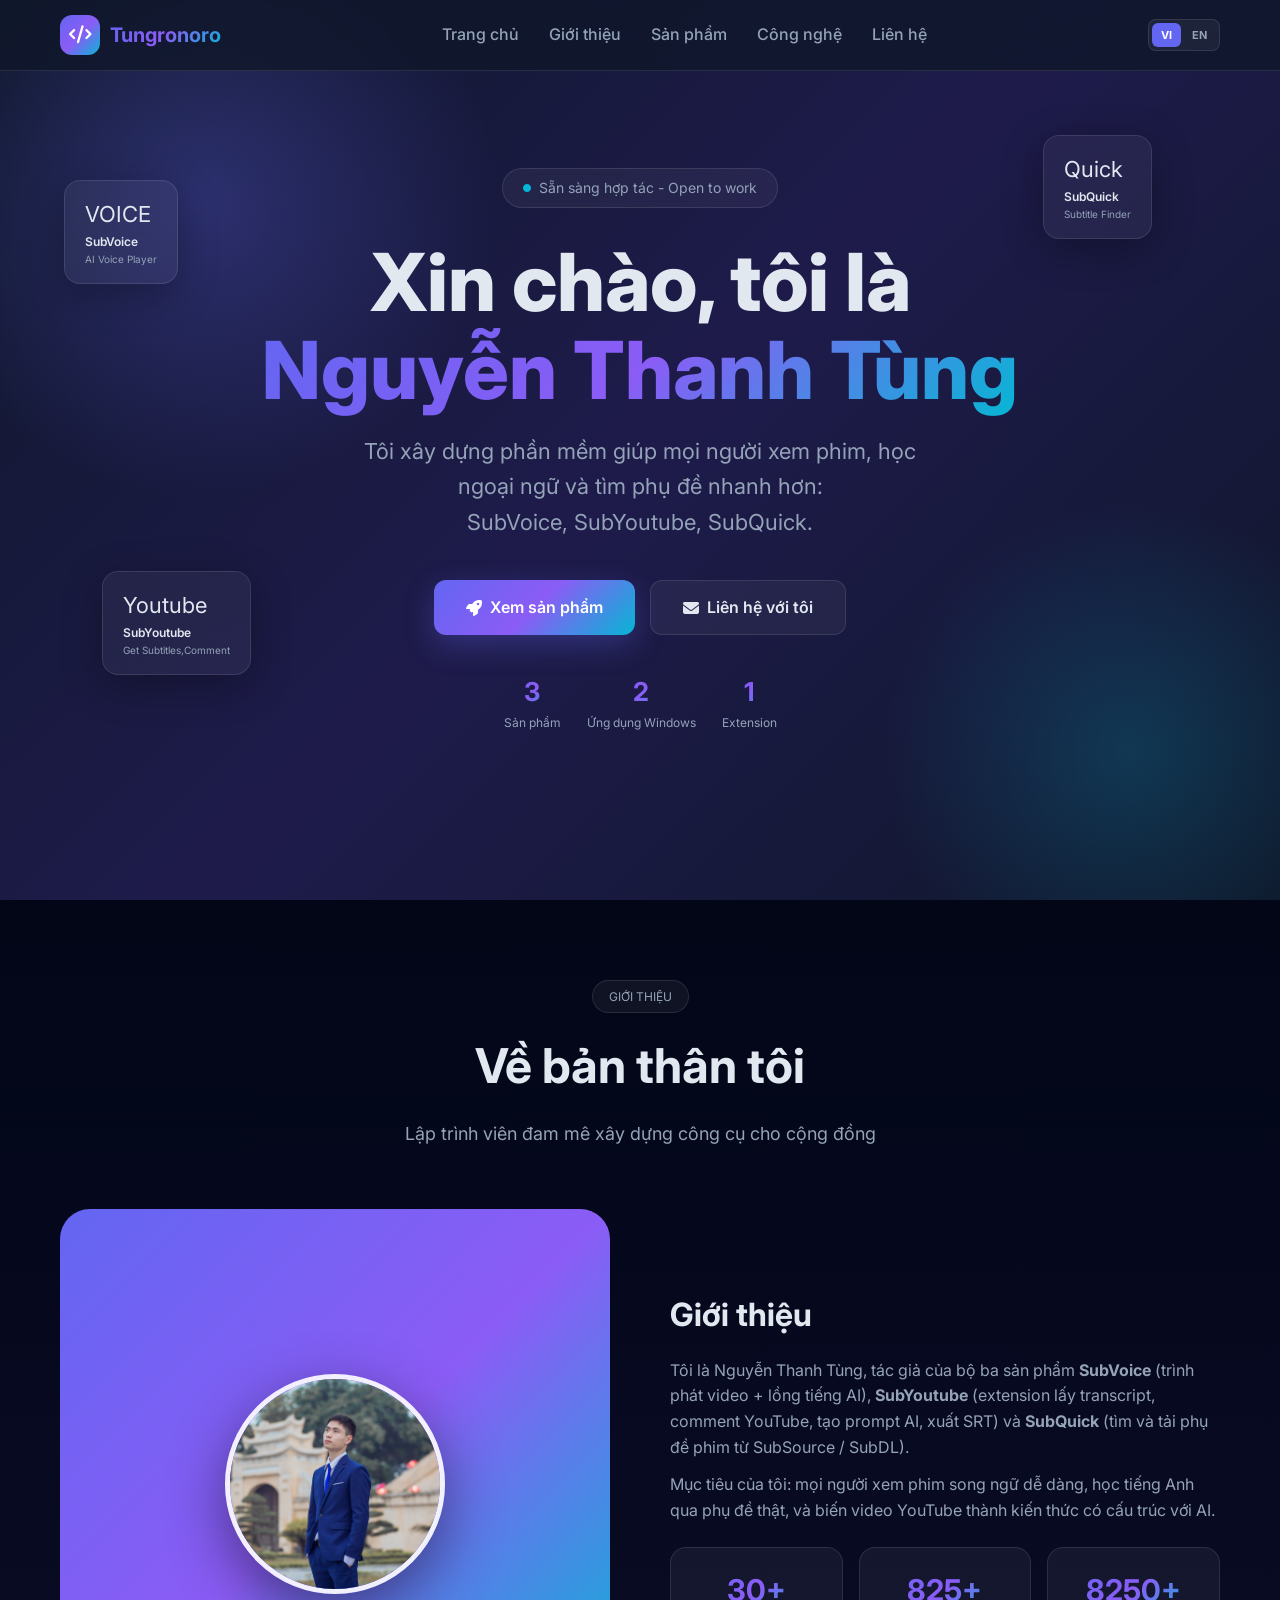
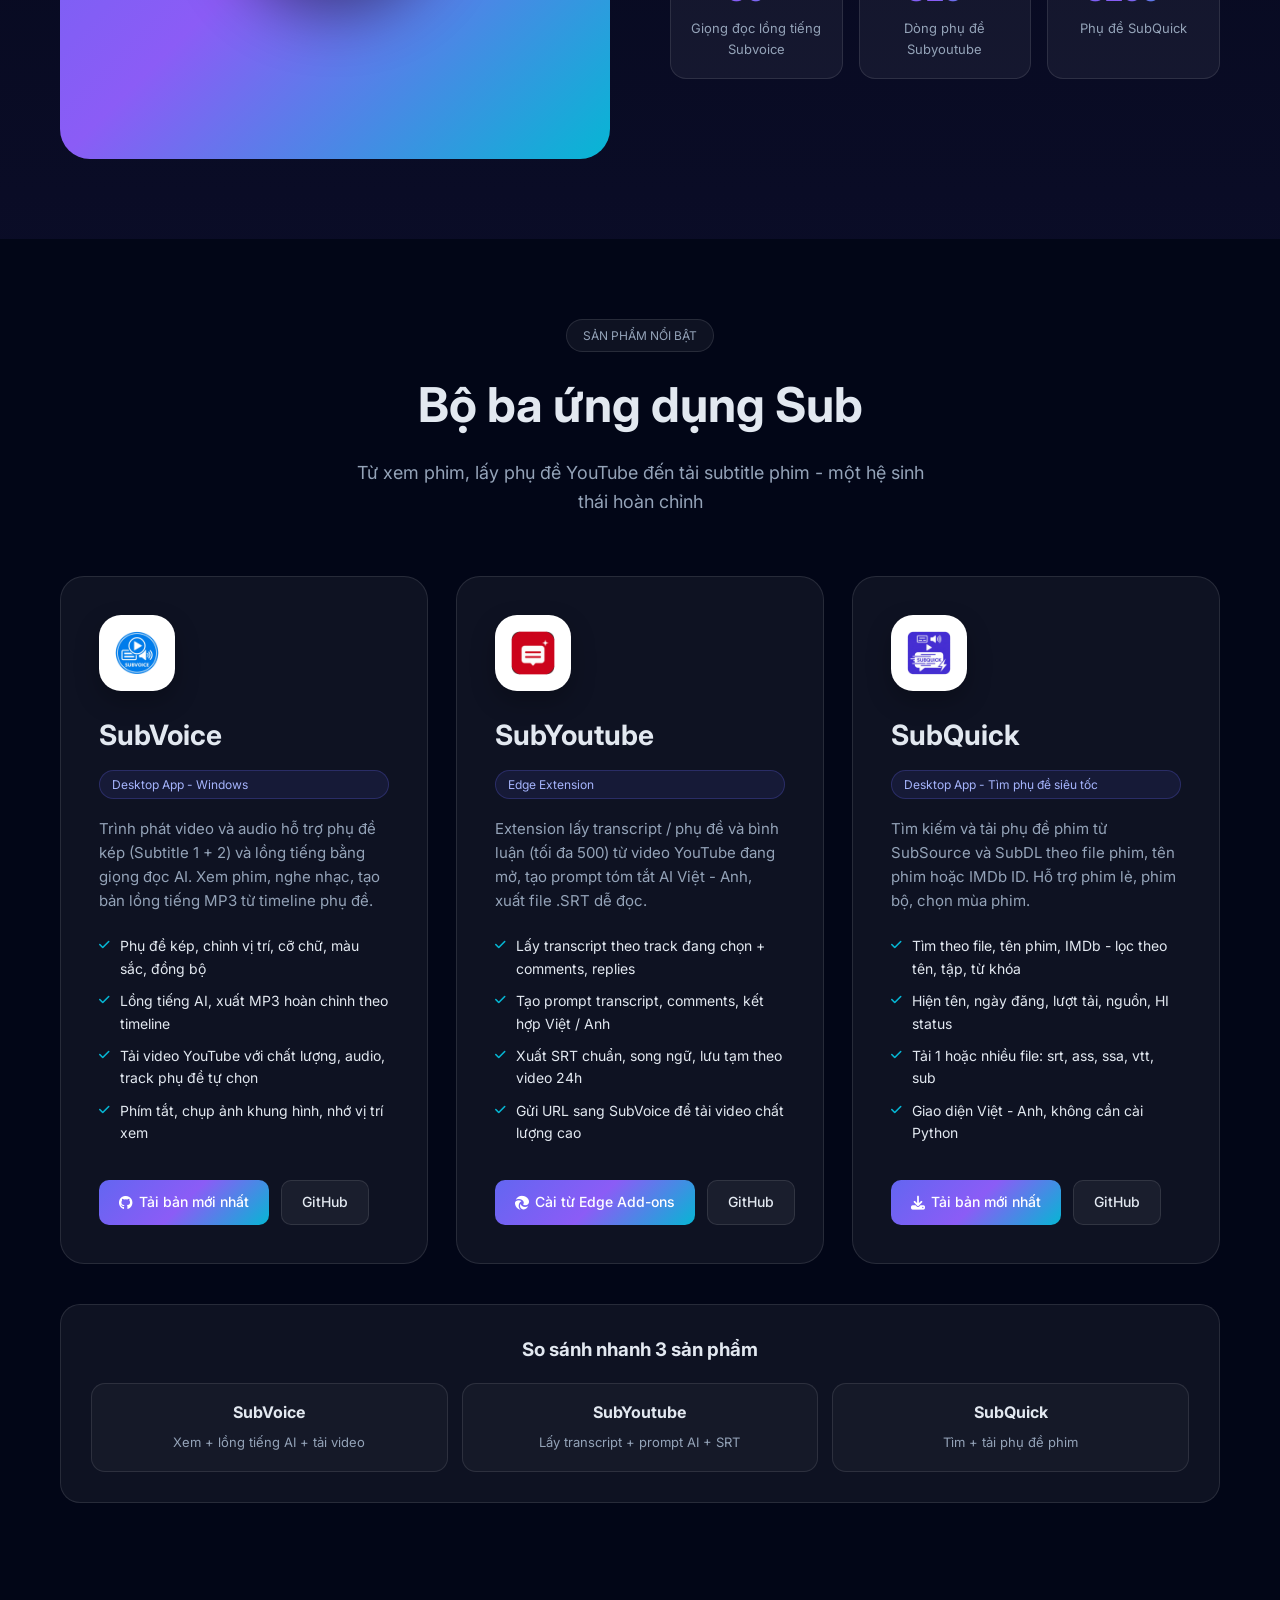
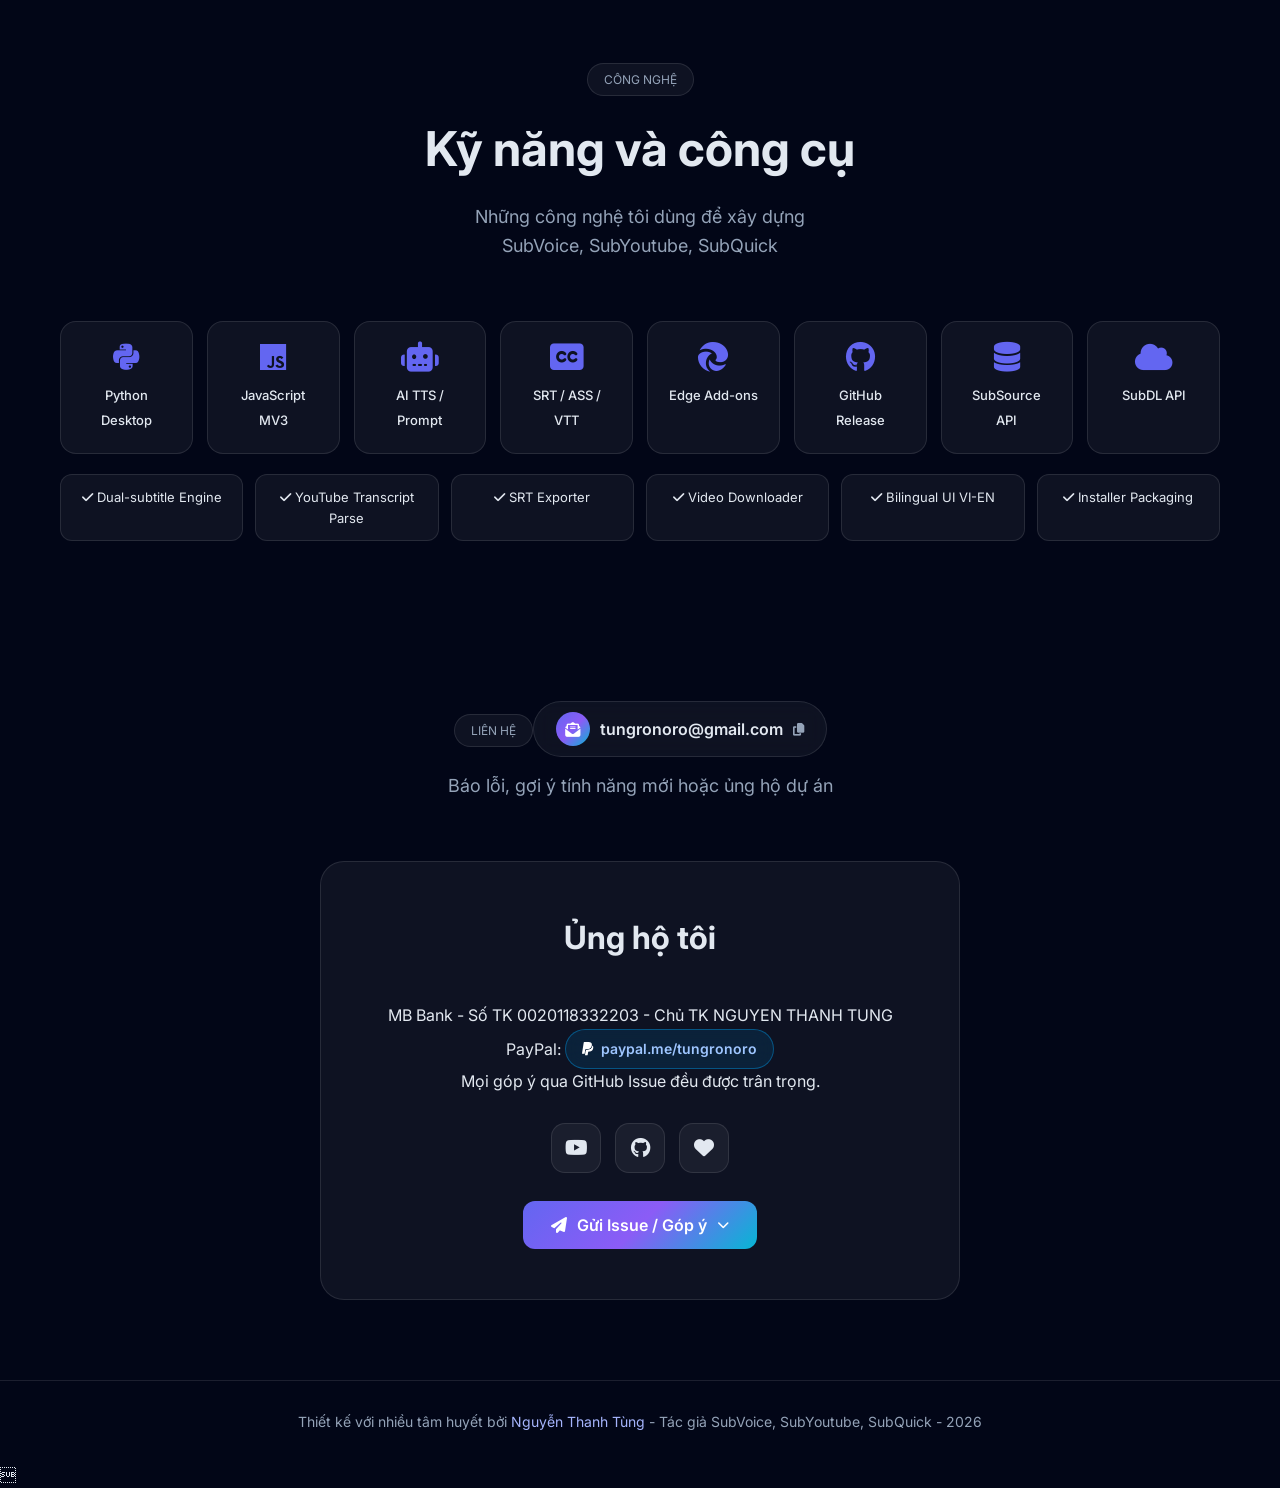
==== commit c51c1a4a: "Sua link SubQuick: nut Tai ban moi nhat -> Releases, GitHub -> repo SubQuick" ====
--- a/index.html
+++ b/index.html
@@ -3,7 +3,7 @@
 <section class="about" id="about"><div class="container"><div class="section-header reveal"><span class="section-badge" data-i18n="badgeAbout">GIỚI THIỆU</span><h2 class="section-title" data-i18n="aboutTitle">Về bản thân tôi</h2><p class="section-subtitle" data-i18n="aboutSub">Lập trình viên đam mê xây dựng công cụ cho cộng đồng</p></div><div class="about-grid"><div class="about-image reveal"><div class="about-image-wrapper"><span class="orbit-ring"></span><span class="orbit-ring"></span><div class="about-avatar"><img src="assets/avatar.jpg" alt="Nguyễn Thanh Tùng"></div></div></div><div class="about-content reveal"><h2 data-i18n="aboutH2">Giới thiệu</h2><p><span data-i18n="aboutP1a">Tôi là Nguyễn Thanh Tùng, tác giả của bộ ba sản phẩm</span> <b>SubVoice</b> <span data-i18n="aboutP1b">(trình phát video + lồng tiếng AI),</span> <b>SubYoutube</b> <span data-i18n="aboutP1c">(extension lấy transcript, comment YouTube, tạo prompt AI, xuất SRT) và</span> <b>SubQuick</b> <span data-i18n="aboutP1d">(tìm và tải phụ đề phim từ SubSource / SubDL).</span></p><p data-i18n="aboutP2">Mục tiêu của tôi: mọi người xem phim song ngữ dễ dàng, học tiếng Anh qua phụ đề thật, và biến video YouTube thành kiến thức có cấu trúc với AI.</p><div class="about-stats"><div class="stat-card"><div class="stat-number" data-count="30">0</div><div class="stat-label" data-i18n="stat1">Giọng đọc lồng tiếng Subvoice</div></div><div class="stat-card"><div class="stat-number" data-count="1000">0</div><div class="stat-label" data-i18n="stat2">Dòng phụ đề Subyoutube</div></div><div class="stat-card"><div class="stat-number" data-count="10000">0</div><div class="stat-label" data-i18n="stat3">Phụ đề SubQuick </div></div></div></div></div></div></section>
 <section class="projects" id="projects"><div class="container"><div class="section-header reveal"><span class="section-badge" data-i18n="badgeProjects">SẢN PHẨM NỔI BẬT</span><h2 class="section-title" data-i18n="projectsTitle">Bộ ba ứng dụng Sub</h2><p class="section-subtitle" data-i18n="projectsSub">Từ xem phim, lấy phụ đề YouTube đến tải subtitle phim - một hệ sinh thái hoàn chỉnh</p></div><div class="projects-grid"><article class="project-card reveal"><div class="project-icon has-logo"><img src="assets/icons/subvoice-512.png" alt="SubVoice"></div><h3>SubVoice</h3><span class="project-tag">Desktop App - Windows</span><p class="project-description" data-i18n="svDesc">Trình phát video và audio hỗ trợ phụ đề kép (Subtitle 1 + 2) và lồng tiếng bằng giọng đọc AI. Xem phim, nghe nhạc, tạo bản lồng tiếng MP3 từ timeline phụ đề.</p><ul class="project-features"><li><i class="fa-solid fa-check"></i> <span data-i18n="svF1">Phụ đề kép, chỉnh vị trí, cỡ chữ, màu sắc, đồng bộ</span></li><li><i class="fa-solid fa-check"></i> <span data-i18n="svF2">Lồng tiếng AI, xuất MP3 hoàn chỉnh theo timeline</span></li><li><i class="fa-solid fa-check"></i> <span data-i18n="svF3">Tải video YouTube với chất lượng, audio, track phụ đề tự chọn</span></li><li><i class="fa-solid fa-check"></i> <span data-i18n="svF4">Phím tắt, chụp ảnh khung hình, nhớ vị trí xem</span></li></ul><div class="project-links"><a class="project-link primary" href="https://github.com/Tungronoro/SubVoice/releases" target="_blank" rel="noopener"><i class="fa-brands fa-github"></i> <span data-i18n="dlLatest">Tải bản mới nhất</span></a><a class="project-link secondary" href="https://github.com/Tungronoro/SubVoice" target="_blank" rel="noopener">GitHub</a></div></article>
 <article class="project-card reveal"><div class="project-icon has-logo"><img src="assets/icons/subyoutube-512.png" alt="SubYoutube"></div><h3>SubYoutube</h3><span class="project-tag">Edge Extension</span><p class="project-description" data-i18n="syDesc">Extension lấy transcript / phụ đề và bình luận (tối đa 500) từ video YouTube đang mở, tạo prompt tóm tắt AI Việt - Anh, xuất file .SRT dễ đọc.</p><ul class="project-features"><li><i class="fa-solid fa-check"></i> <span data-i18n="syF1">Lấy transcript theo track đang chọn + comments, replies</span></li><li><i class="fa-solid fa-check"></i> <span data-i18n="syF2">Tạo prompt transcript, comments, kết hợp Việt / Anh</span></li><li><i class="fa-solid fa-check"></i> <span data-i18n="syF3">Xuất SRT chuẩn, song ngữ, lưu tạm theo video 24h</span></li><li><i class="fa-solid fa-check"></i> <span data-i18n="syF4">Gửi URL sang SubVoice để tải video chất lượng cao</span></li></ul><div class="project-links"><a class="project-link primary" href="https://microsoftedge.microsoft.com/addons/detail/subyoutube/gikmngbafagnnfognkcdjnhnljahbakc" target="_blank" rel="noopener"><i class="fa-brands fa-edge"></i> <span data-i18n="syInstall">Cài từ Edge Add-ons</span></a><a class="project-link secondary" href="https://github.com/Tungronoro/SubYoutube" target="_blank" rel="noopener">GitHub</a></div></article>
-<article class="project-card reveal"><div class="project-icon has-logo"><img src="assets/icons/subquick-512.png" alt="SubQuick"></div><h3>SubQuick</h3><span class="project-tag" data-i18n="sqTag">Desktop App - Tìm phụ đề siêu tốc</span><p class="project-description" data-i18n="sqDesc">Tìm kiếm và tải phụ đề phim từ SubSource và SubDL theo file phim, tên phim hoặc IMDb ID. Hỗ trợ phim lẻ, phim bộ, chọn mùa phim.</p><ul class="project-features"><li><i class="fa-solid fa-check"></i> <span data-i18n="sqF1">Tìm theo file, tên phim, IMDb - lọc theo tên, tập, từ khóa</span></li><li><i class="fa-solid fa-check"></i> <span data-i18n="sqF2">Hiện tên, ngày đăng, lượt tải, nguồn, HI status</span></li><li><i class="fa-solid fa-check"></i> <span data-i18n="sqF3">Tải 1 hoặc nhiều file: srt, ass, ssa, vtt, sub</span></li><li><i class="fa-solid fa-check"></i> <span data-i18n="sqF4">Giao diện Việt - Anh, không cần cài Python</span></li></ul><div class="project-links"><a class="project-link primary" href="#contact"><i class="fa-solid fa-download"></i> <span data-i18n="dlLatest">Tải bản mới nhất</span></a><a class="project-link secondary" href="#contact">GitHub</a></div></article></div><div class="compare reveal"><h3 data-i18n="compareTitle">So sánh nhanh 3 sản phẩm</h3><div class="compare-grid"><div class="cmp"><b>SubVoice</b><span data-i18n="cmp1">Xem + lồng tiếng AI + tải video</span></div><div class="cmp"><b>SubYoutube</b><span data-i18n="cmp2">Lấy transcript + prompt AI + SRT</span></div><div class="cmp"><b>SubQuick</b><span data-i18n="cmp3">Tìm + tải phụ đề phim</span></div></div></div></div></section>
+<article class="project-card reveal"><div class="project-icon has-logo"><img src="assets/icons/subquick-512.png" alt="SubQuick"></div><h3>SubQuick</h3><span class="project-tag" data-i18n="sqTag">Desktop App - Tìm phụ đề siêu tốc</span><p class="project-description" data-i18n="sqDesc">Tìm kiếm và tải phụ đề phim từ SubSource và SubDL theo file phim, tên phim hoặc IMDb ID. Hỗ trợ phim lẻ, phim bộ, chọn mùa phim.</p><ul class="project-features"><li><i class="fa-solid fa-check"></i> <span data-i18n="sqF1">Tìm theo file, tên phim, IMDb - lọc theo tên, tập, từ khóa</span></li><li><i class="fa-solid fa-check"></i> <span data-i18n="sqF2">Hiện tên, ngày đăng, lượt tải, nguồn, HI status</span></li><li><i class="fa-solid fa-check"></i> <span data-i18n="sqF3">Tải 1 hoặc nhiều file: srt, ass, ssa, vtt, sub</span></li><li><i class="fa-solid fa-check"></i> <span data-i18n="sqF4">Giao diện Việt - Anh, không cần cài Python</span></li></ul><div class="project-links"><a class="project-link primary" href="https://github.com/Tungronoro/SubQuick/releases" target="_blank" rel="noopener"><i class="fa-solid fa-download"></i> <span data-i18n="dlLatest">Tải bản mới nhất</span></a><a class="project-link secondary" href="https://github.com/Tungronoro/SubQuick" target="_blank" rel="noopener">GitHub</a></div></article></div><div class="compare reveal"><h3 data-i18n="compareTitle">So sánh nhanh 3 sản phẩm</h3><div class="compare-grid"><div class="cmp"><b>SubVoice</b><span data-i18n="cmp1">Xem + lồng tiếng AI + tải video</span></div><div class="cmp"><b>SubYoutube</b><span data-i18n="cmp2">Lấy transcript + prompt AI + SRT</span></div><div class="cmp"><b>SubQuick</b><span data-i18n="cmp3">Tìm + tải phụ đề phim</span></div></div></div></div></section>
 <section class="tech-stack" id="tech"><div class="container"><div class="section-header reveal"><span class="section-badge" data-i18n="badgeTech">CÔNG NGHỆ</span><h2 class="section-title" data-i18n="techTitle">Kỹ năng và công cụ</h2><p class="section-subtitle"><span data-i18n="techSub1">Những công nghệ tôi dùng để xây dựng</span> </br> SubVoice, SubYoutube, SubQuick</p></div><div class="tech-grid reveal"><div class="tech-item"><i class="fa-brands fa-python"></i><span>Python Desktop</span></div><div class="tech-item"><i class="fa-brands fa-js"></i><span>JavaScript MV3</span></div><div class="tech-item"><i class="fa-solid fa-robot"></i><span>AI TTS / Prompt</span></div><div class="tech-item"><i class="fa-solid fa-closed-captioning"></i><span>SRT / ASS / VTT</span></div><div class="tech-item"><i class="fa-brands fa-edge"></i><span>Edge Add-ons</span></div><div class="tech-item"><i class="fa-brands fa-github"></i><span>GitHub Release</span></div><div class="tech-item"><i class="fa-solid fa-database"></i><span>SubSource API</span></div><div class="tech-item"><i class="fa-solid fa-cloud"></i><span>SubDL API</span></div></div><div class="skills-grid reveal" style="margin-top:20px"><div class="skill-tag"><i class="fa-solid fa-check"></i> Dual-subtitle Engine</div><div class="skill-tag"><i class="fa-solid fa-check"></i> YouTube Transcript Parse</div><div class="skill-tag"><i class="fa-solid fa-check"></i> SRT Exporter</div><div class="skill-tag"><i class="fa-solid fa-check"></i> Video Downloader</div><div class="skill-tag"><i class="fa-solid fa-check"></i> Bilingual UI VI-EN</div><div class="skill-tag"><i class="fa-solid fa-check"></i> Installer Packaging</div></div></div></section>
 <section class="contact" id="contact"><div class="container"><div class="section-header reveal"><span class="section-badge" data-i18n="badgeContact">LIÊN HỆ</span><button class="email-copy" id="emailCopy" type="button"><span class="email-ico"><i class="fa-solid fa-envelope-open-text"></i></span><span class="email-addr">tungronoro@gmail.com</span><span class="email-copyico"><i class="fa-solid fa-copy"></i></span></button><p class="section-subtitle" data-i18n="contactSub">Báo lỗi, gợi ý tính năng mới hoặc ủng hộ dự án</p></div><div class="contact-content reveal"><h2 data-i18n="contactH2">Ủng hộ tôi</h2><br><span data-i18n="bankLine">MB Bank - Số TK 0020118332203 - Chủ TK NGUYEN THANH TUNG</span> </br> PayPal: <a class="paypal-btn" href="https://paypal.me/tungronoro" target="_blank" rel="noopener"><i class="fa-brands fa-paypal"></i> paypal.me/tungronoro</a></br> <span data-i18n="contactNote">Mọi góp ý qua GitHub Issue đều được trân trọng.</span></p><div class="social-links"><a class="social-link" href="https://www.youtube.com/c/TấtTầnTậtPhim" target="_blank" rel="noopener" title="YouTube - TấtTầnTậtPhim"><i class="fa-brands fa-youtube"></i></a><a class="social-link" href="https://github.com/Tungronoro" target="_blank" rel="noopener" title="GitHub"><i class="fa-brands fa-github"></i></a><a class="social-link" href="donate.html" title="Donate"><i class="fa-solid fa-heart"></i></a></div><div class="issue-wrap"><button class="contact-email" id="issueBtn" type="button" aria-haspopup="true" aria-expanded="false"><i class="fa-solid fa-paper-plane"></i> <span data-i18n="issueBtn">Gửi Issue / Góp ý</span> <i class="fa-solid fa-chevron-down" style="font-size:12px"></i></button><div class="issue-menu" id="issueMenu"><a href="https://github.com/Tungronoro/SubVoice/issues" target="_blank" rel="noopener"><img src="assets/icons/subvoice-512.png" alt="SubVoice"><span><b>SubVoice</b><small data-i18n="issueSv">Báo lỗi / góp ý trình phát + lồng tiếng AI</small></span><i class="fa-solid fa-arrow-up-right-from-square"></i></a><a href="https://github.com/Tungronoro/SubYoutube/issues" target="_blank" rel="noopener"><img src="assets/icons/subyoutube-512.png" alt="SubYoutube"><span><b>SubYoutube</b><small data-i18n="issueSy">Báo lỗi / góp ý extension YouTube</small></span><i class="fa-solid fa-arrow-up-right-from-square"></i></a><a href="https://github.com/Tungronoro/SubQuick/issues" target="_blank" rel="noopener"><img src="assets/icons/subquick-512.png" alt="SubQuick"><span><b>SubQuick</b><small data-i18n="issueSq">Báo lỗi / góp ý tìm phụ đề phim</small></span><i class="fa-solid fa-arrow-up-right-from-square"></i></a></div></div></div></div></section><footer class="footer"><div class="container"><p><span data-i18n="footBy">Thiết kế với nhiều tâm huyết bởi</span> <a href="#home">Nguyễn Thanh Tùng</a> <span data-i18n="footAuthor">- Tác giả SubVoice, SubYoutube, SubQuick - 2026</span></p></div></footer><button class="to-top" id="toTop" aria-label="Lên đầu trang"><i class="fa-solid fa-arrow-up"></i></button><script src="script.js"></script></body></html>
 
